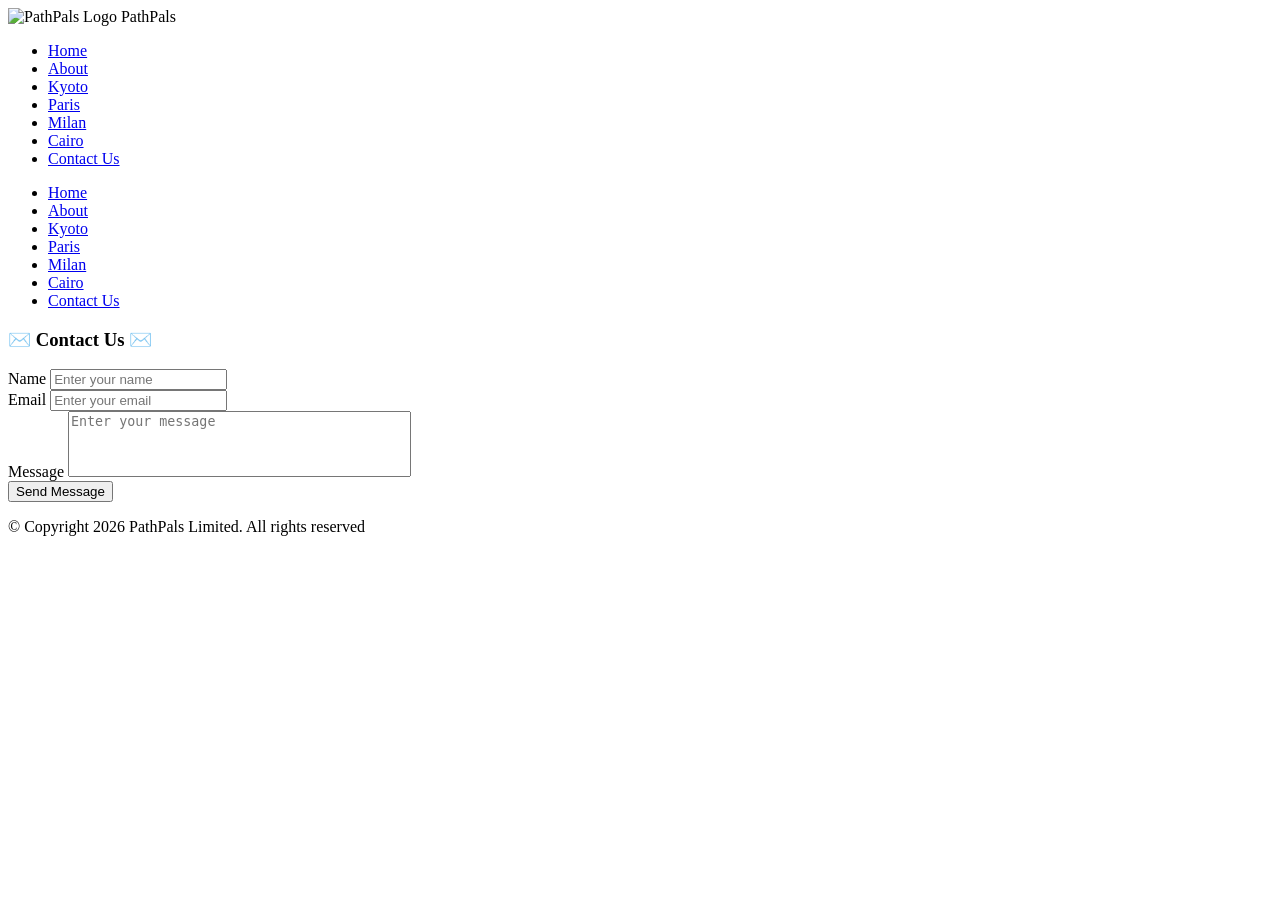
==== index.html @ dfa7d2ba "first commit" ====
<!DOCTYPE html>
<html lang="en">
<head>
    <meta charset="UTF-8">
    <meta name="viewport" content="width=device-width, initial-scale=1.0">
    <link rel="stylesheet" href="https://cdnjs.cloudflare.com/ajax/libs/font-awesome/7.0.1/css/all.min.css" integrity="sha512-2SwdPD6INVrV/lHTZbO2nodKhrnDdJK9/kg2XD1r9uGqPo1cUbujc+IYdlYdEErWNu69gVcYgdxlmVmzTWnetw==" crossorigin="anonymous" referrerpolicy="no-referrer" />
    <link rel="stylesheet" href="./index.css">
    <title>Home - PathPals</title>
</head>
<body>
<nav class="navbar">
    <div class="containter navbar-flex">
        <div class="logo-section">
        <img src="./logo_icon.png" alt="PathPals Logo" class="logo-icon">
        <span class="logo-text">PathPals</span>
        </div>
        <div class="main-menu">
            <ul class="main-menu-list">
            <li><a href="#">Home</a></li>
            <li><a href="#">About</a></li>
            <li><a href="#">Kyoto</a></li>
            <li><a href="#">Paris</a></li>
            <li><a href="#">Milan</a></li>
            <li><a href="#">Cairo</a></li>
            <li><a href="#contact">Contact Us</a></li>
            </ul>
        </div>
        <div class="mobile-menu">
            <div class="mobile-menu-toggle">
                <i class="fa-solid fa-bars"></i>
            </div>
            <div class="mobile-menu-items">
                <ul class="mobile-menu-list">
                <li><a href="#">Home</a></li>
                <li><a href="#">About</a></li>
                <li><a href="#">Kyoto</a></li>
                <li><a href="#">Paris</a></li>
                <li><a href="#">Milan</a></li>
                <li><a href="#">Cairo</a></li>
                <li><a href="#contact">Contact Us</a></li>
                </ul>
            </div>
        </div>
    </div>
</nav>

<footer id="contact">
    <h3>✉️ Contact Us ✉️</h3>
    <form id="contact-form">
        <div class="form-group details">
            <label for="name">Name</label>
            <input 
                type="text" 
                id="name" 
                name="name" 
                placeholder="Enter your name" 
                minlength="5" 
                maxlength="25"
                required
            />
        </div>
        <div class="form-group details">
            <label for="email">Email</label>
            <input 
                type="email" 
                id="email" 
                name="email" 
                placeholder="Enter your email"
                required
            />
        </div>
        <div class="form-group details">
            <label for="message">Message</label>
            <textarea
                name="message" 
                id="message" 
                placeholder="Enter your message" 
                rows="4"
                cols="40"
                style="resize:none"
                required
            ></textarea>
        </div>
        <div class="form-group">
            <button type="submit">Send Message</button>
        </div>
    </form>
    <p>© Copyright 2026 PathPals Limited. All rights reserved</p>
</footer>

<script src="./index.js"></script>
</body>
</html>


<!-- 📱 首頁 (Home)
├── 網站標題 + 英雄圖（4地點輪播）
├── 導覽列（首頁|關於|京都|巴黎|里約|開普敦|聯絡）
└── 4個地點預覽卡片（圖片+名稱）

📜 關於我們 (About)
├── 網站介紹 + 創作者故事
├── 旅遊貼士 + 設計理念
└── 影片：為什麼愛旅行？

🌸 日本 - 京都 (Kyoto, Japan)
├── 歷史：平安京背景
├── 文化：茶道、花道、和服
├── 景點：金閣寺、清水寺、伏見稻荷
├── 實用：最佳季節、天氣、費用、交通
└── 影片：京都四季美景

🗼 法國 - 巴黎 (Paris, France)
├── 歷史：羅馬時期至今
├── 文化：時尚、美食、藝術
├── 景點：艾菲爾鐵塔、羅浮宮、聖母院
├── 實用：簽證、住宿推薦、地鐵圖
└── 影片：塞納河遊船

🏖️ 巴西 - 里約熱內盧 (Rio de Janeiro, Brazil)
├── 歷史：殖民時期、狂歡節起源
├── 文化：桑巴舞、足球、嘉年華
├── 景點：基督像、糖 loaf山、科帕卡巴納海灘
├── 實用：安全須知、巴西雷亞爾匯率
└── 影片：狂歡節巡遊

🦒 南非 - 開普敦 (Cape Town, South Africa)
├── 歷史：桌山殖民史、種族隔離
├── 文化：彩虹國家、多語文化
├── 景點：桌山、好望角、企鵝灘
├── 實用：疫苗要求、野生動物注意事項
└── 影片：桌山纜車全景

✉️ 聯絡我們 (Contact)
├── 聯絡表單（姓名、Email、訊息）
├── 社群連結 + QR Code
└── 地圖：香港出發交通樞紐 -->
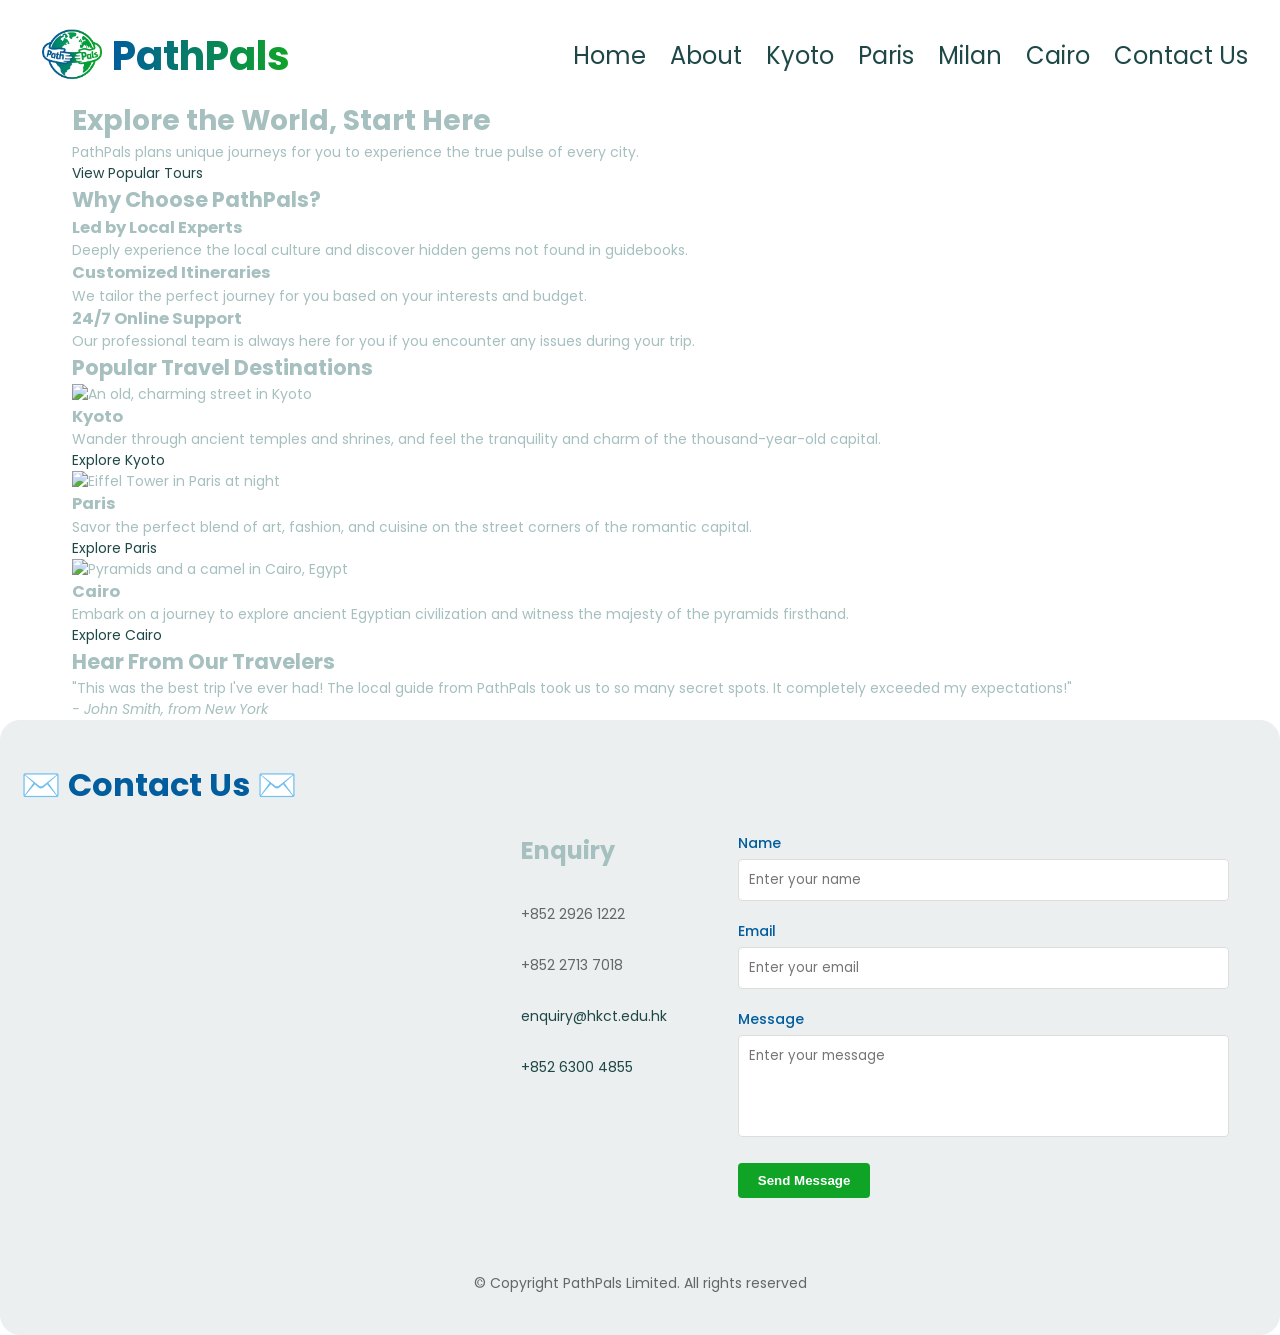
==== commit 31a68cf0: "Mar11" ====
--- a/index.html
+++ b/index.html
@@ -4,14 +4,14 @@
     <meta charset="UTF-8">
     <meta name="viewport" content="width=device-width, initial-scale=1.0">
     <link rel="stylesheet" href="https://cdnjs.cloudflare.com/ajax/libs/font-awesome/7.0.1/css/all.min.css" integrity="sha512-2SwdPD6INVrV/lHTZbO2nodKhrnDdJK9/kg2XD1r9uGqPo1cUbujc+IYdlYdEErWNu69gVcYgdxlmVmzTWnetw==" crossorigin="anonymous" referrerpolicy="no-referrer" />
-    <link rel="stylesheet" href="./index.css">
+    <link rel="stylesheet" href="./css/index.css">
     <title>Home - PathPals</title>
 </head>
 <body>
 <nav class="navbar">
     <div class="containter navbar-flex">
         <div class="logo-section">
-        <img src="./logo_icon.png" alt="PathPals Logo" class="logo-icon">
+        <img src="./assets/logo_icon.png" alt="PathPals Logo" class="logo-icon">
         <span class="logo-text">PathPals</span>
         </div>
         <div class="main-menu">
@@ -44,9 +44,107 @@
     </div>
 </nav>
 
+<!-- ===== 主要內容開始 (Main Content Starts) ===== -->
+<main>
+    <!-- 1. Hero Section - The first impression of the website -->
+    <header class="hero">
+        <div class="container hero-content">
+            <h1 class="hero-title">Explore the World, Start Here</h1>
+            <p class="hero-subtitle">PathPals plans unique journeys for you to experience the true pulse of every city.</p>
+            <a href="#featured-tours" class="btn btn-primary">View Popular Tours</a>
+        </div>
+    </header>
+
+    <!-- 2. About/Features Section -->
+    <section id="about" class="about-section">
+        <div class="container">
+            <h2 class="section-title">Why Choose PathPals?</h2>
+            <div class="features-grid">
+                <article class="feature-card">
+                    <i class="fa-solid fa-map-marked-alt feature-icon"></i>
+                    <h3>Led by Local Experts</h3>
+                    <p>Deeply experience the local culture and discover hidden gems not found in guidebooks.</p>
+                </article>
+                <article class="feature-card">
+                    <i class="fa-solid fa-route feature-icon"></i>
+                    <h3>Customized Itineraries</h3>
+                    <p>We tailor the perfect journey for you based on your interests and budget.</p>
+                </article>
+                <article class="feature-card">
+                    <i class="fa-solid fa-headset feature-icon"></i>
+                    <h3>24/7 Online Support</h3>
+                    <p>Our professional team is always here for you if you encounter any issues during your trip.</p>
+                </article>
+            </div>
+        </div>
+    </section>
+
+    <!-- 3. Featured Tours Section -->
+    <section id="featured-tours" class="tours-section">
+        <div class="container">
+            <h2 class="section-title">Popular Travel Destinations</h2>
+            <div class="tours-grid">
+                <!-- Each destination is an article -->
+                <article class="tour-card">
+                    <img src="./assets/kyoto.jpg" alt="An old, charming street in Kyoto">
+                    <div class="tour-info">
+                        <h3>Kyoto</h3>
+                        <p>Wander through ancient temples and shrines, and feel the tranquility and charm of the thousand-year-old capital.</p>
+                        <a href="/kyoto-tours" class="btn btn-secondary">Explore Kyoto</a>
+                    </div>
+                </article>
+                <article class="tour-card">
+                    <img src="./assets/paris.jpg" alt="Eiffel Tower in Paris at night">
+                    <div class="tour-info">
+                        <h3>Paris</h3>
+                        <p>Savor the perfect blend of art, fashion, and cuisine on the street corners of the romantic capital.</p>
+                        <a href="/paris-tours" class="btn btn-secondary">Explore Paris</a>
+                    </div>
+                </article>
+                <article class="tour-card">
+                    <img src="./assets/cairo.jpg" alt="Pyramids and a camel in Cairo, Egypt">
+                    <div class="tour-info">
+                        <h3>Cairo</h3>
+                        <p>Embark on a journey to explore ancient Egyptian civilization and witness the majesty of the pyramids firsthand.</p>
+                        <a href="/cairo-tours" class="btn btn-secondary">Explore Cairo</a>
+                    </div>
+                </article>
+                <!-- You can continue to add cards for Milan, etc., based on your navbar links -->
+            </div>
+        </div>
+    </section>
+
+    <!-- 4. Testimonials Section -->
+    <section id="testimonials" class="testimonials-section">
+        <div class="container">
+            <h2 class="section-title">Hear From Our Travelers</h2>
+            <div class="testimonial-card">
+                <blockquote>
+                    "This was the best trip I've ever had! The local guide from PathPals took us to so many secret spots. It completely exceeded my expectations!"
+                </blockquote>
+                <cite>- John Smith, from New York</cite>
+            </div>
+        </div>
+    </section>
+</main>
+<!-- ===== 主要內容結束 (Main Content Ends) ===== -->
+
+<!-- 你現有的頁腳 (Footer) -->
 <footer id="contact">
     <h3>✉️ Contact Us ✉️</h3>
-    <form id="contact-form">
+    <div class="footer-content">
+        <div class="contact location">
+            <iframe src="https://www.google.com/maps/embed?pb=!1m18!1m12!1m3!1d29529.12146266155!2d114.1876244544983!3d22.310537521167635!2m3!1f0!2f0!3f0!3m2!1i1024!2i768!4f13.1!3m3!1m2!1s0x3404014542b5470d%3A0x9de9bdb1d1f69cf6!2sHong%20Kong%20Institute%20of%20Technology-Kwun%20Tong%20Campus!5e0!3m2!1sen!2shk!4v1773203071383!5m2!1sen!2shk" width="400" height="400" style="border:0;" allowfullscreen="" loading="lazy" referrerpolicy="no-referrer-when-downgrade"></iframe>
+        </div>
+        <div class="contact info">
+            <header>Enquiry</header>
+            <p class="info-tel">+852 2926 1222</p>
+            <p class="info-fax">+852 2713 7018</p>
+            <p class="info-email"><a href="mailto:enquiry@hkct.edu.hk">enquiry@hkct.edu.hk</a></p>
+            <p class="info-msg"><a href="https://api.whatsapp.com/send?phone=85263004855">+852 6300 4855</a></p>
+        </div>
+        <div class="contact form">
+            <form id="contact-form">
         <div class="form-group details">
             <label for="name">Name</label>
             <input 
@@ -84,13 +182,15 @@
         <div class="form-group">
             <button type="submit">Send Message</button>
         </div>
-    </form>
-    <p>© Copyright 2026 PathPals Limited. All rights reserved</p>
+            </form>
+        </div>
+    </div> 
+    <p>© Copyright <span id="copyright-year"></span> PathPals Limited. All rights reserved</p>
 </footer>
-
-<script src="./index.js"></script>
+<script src="./js/index.js"></script>
 </body>
 </html>
+
 
 
 <!-- 📱 首頁 (Home)
@@ -103,34 +203,6 @@
 ├── 旅遊貼士 + 設計理念
 └── 影片：為什麼愛旅行？
 
-🌸 日本 - 京都 (Kyoto, Japan)
-├── 歷史：平安京背景
-├── 文化：茶道、花道、和服
-├── 景點：金閣寺、清水寺、伏見稻荷
-├── 實用：最佳季節、天氣、費用、交通
-└── 影片：京都四季美景
-
-🗼 法國 - 巴黎 (Paris, France)
-├── 歷史：羅馬時期至今
-├── 文化：時尚、美食、藝術
-├── 景點：艾菲爾鐵塔、羅浮宮、聖母院
-├── 實用：簽證、住宿推薦、地鐵圖
-└── 影片：塞納河遊船
-
-🏖️ 巴西 - 里約熱內盧 (Rio de Janeiro, Brazil)
-├── 歷史：殖民時期、狂歡節起源
-├── 文化：桑巴舞、足球、嘉年華
-├── 景點：基督像、糖 loaf山、科帕卡巴納海灘
-├── 實用：安全須知、巴西雷亞爾匯率
-└── 影片：狂歡節巡遊
-
-🦒 南非 - 開普敦 (Cape Town, South Africa)
-├── 歷史：桌山殖民史、種族隔離
-├── 文化：彩虹國家、多語文化
-├── 景點：桌山、好望角、企鵝灘
-├── 實用：疫苗要求、野生動物注意事項
-└── 影片：桌山纜車全景
-
 ✉️ 聯絡我們 (Contact)
 ├── 聯絡表單（姓名、Email、訊息）
 ├── 社群連結 + QR Code
--- a/css/index.css
+++ b/css/index.css
@@ -0,0 +1,266 @@
+@import url('https://fonts.googleapis.com/css2?family=Poppins:ital,wght@0,100;0,200;0,300;0,400;0,500;0,600;0,700;0,800;0,900;1,100;1,200;1,300;1,400;1,500;1,600;1,700;1,800;1,900&display=swap');
+
+:root {
+    --clr-pri-1: #edf7f7;
+    --clr-pri-2: #dbf0ef;
+    --clr-pri-3: #b7e1e0;
+    --clr-pri-4: #93d2d0;
+    --clr-pri-5: #6fc3c0;
+    --clr-pri-6: #4bb4b0;
+    --clr-pri-7: #3c908d;
+    --clr-pri-8: #2d6c6a;
+    --clr-pri-9: #1e4847;
+    --clr-pri-10: #0f2423;
+    --clr-pri-11: #0b1919;
+    --clr-grey-1:  hsla(180, 8%, 97%);
+    --clr-grey-2:  hsla(180, 10%, 93%);
+    --clr-grey-3:  hsla(180, 12%, 88%); 
+    --clr-grey-4:  hsla(180, 14%, 80%);
+    --clr-grey-5:  hsla(180, 16%, 70%); 
+    --clr-grey-6:  hsla(180, 18%, 60%);
+    --clr-grey-7:  hsla(180, 20%, 50%);
+    --clr-grey-8:  hsla(180, 22%, 40%);
+    --clr-grey-9:  hsla(180, 24%, 30%);
+    --clr-grey-10: hsla(180, 26%, 20%);
+    --clr-grey-11: hsla(180, 30%, 10%);
+    --clr-white: #fff;
+    --clr-black: #222;
+
+    --ff-primary: "Poppins", sans-serif;
+    --transition: all 0.3s linear;
+    --spacing: 0.25rem;
+    --radius: 0.5rem;
+    --light-shadow: 0 5px 15px rgba(0, 0, 0, 0.1);
+    --dark-shadow: 0 5px 15px rgba(0, 0, 0, 0.2);
+}
+*,
+*::before,
+*::after {
+    margin:0;
+    padding: 0;
+    box-sizing: border-box;
+}
+body {
+    font-family: var(--ff-primary);
+    background: var(--clr-white);
+    color: var(--clr-grey-5);
+    line-height: 1.5;
+    font-size: 0.875rem;
+    overflow-x: hidden;
+}
+a {
+    text-decoration: none;
+    color: var(--clr-pri-9);
+}
+li {
+    list-style: none;
+}
+img {
+    max-width: 100%;
+}
+.container {
+    max-width: 1200px;
+    margin: 0 auto;
+    padding: 0 2rem;
+}
+.navbar {
+    background: var(--clr-white);
+    padding: 1rem 2rem;
+    height: 100px;
+}
+.navbar-flex {
+    display: flex;
+    justify-content: space-between;
+    align-items: center;
+}
+.navbar .logo-section {
+    display: flex;
+    align-items: center;
+}
+.logo-section .logo-icon {
+    height: 5rem;
+    width: auto;
+}
+.logo-section .logo-text {
+    font-size: 2.5rem;
+    font-weight: 700;
+    white-space: nowrap;
+    background: linear-gradient(to right, #015D9D, #0FA426);
+    -webkit-background-clip: text;
+    -webkit-text-fill-color: transparent;
+    background-clip: text;
+}
+.navbar .main-menu-list {
+    gap: 1.5rem;
+    display: flex;
+    align-items: center;
+    flex-wrap: nowrap;
+    justify-content: flex-end;
+    min-width: 1000px;
+    flex-shrink: 0;
+}
+
+.navbar li {
+    font-size: 1.5rem;
+}
+.navbar a:hover {
+    color: var(--clr-pri-7);
+    cursor: pointer;
+}
+.navbar .mobile-menu {
+    display: none;
+}
+.navbar .mobile-menu-items {
+    position: absolute;
+    top: 80px;
+    bottom: 0;
+    left: 0;
+    width: 100%;
+    background: var(--clr-grey-4);
+    text-align: center;
+    transition: transform 0.3 ease;
+    transform: translateX(100%);
+}
+.navbar .mobile-menu-items.active {
+    transform: translateX(0);
+}
+.navbar .mobile-menu-list {
+    display: flex;
+    flex-direction: column;
+    align-items: center;
+    height: 100%;
+    padding: 300px;
+    gap: 2rem;
+    font-size: 1.2rem;
+}
+.navbar .mobile-menu-list li {
+    margin-bottom: 1.5rem;
+    font-size: 2rem;
+}
+.navbar .mobile-menu-list li:hover {
+    color: blue;
+    cursor: pointer;
+}
+.fa-bars {
+    font-size: 2rem;
+}
+
+/* ===== Contact Styles ===== */
+.contact {
+    display: flex;
+    justify-content: space-between;
+    align-items: center;
+}
+
+
+/* ===== Form Styles ===== */
+
+.form-group {
+    margin-bottom: 20px;
+}
+
+.form-group label {
+    display: block;
+    margin-bottom: 5px;
+    font-weight: 500;
+    color: #015D9D;
+}
+
+.form-group input,
+.form-group textarea {
+    width: 100%;
+    padding: 10px;
+    border: 1px solid #ddd;
+    border-radius: 4px;
+    font-family: inherit;
+}
+
+.form-group input:focus,
+.form-group textarea:focus {
+    outline: none;
+    border-color: #0FA426;
+    box-shadow: 0 0 5px rgba(15, 164, 38, 0.3);
+}
+
+button[type="submit"] {
+    background-color: #0FA426;
+    color: white;
+    padding: 10px 20px;
+    border: none;
+    border-radius: 4px;
+    cursor: pointer;
+    font-weight: 600;
+    transition: background-color 0.3s ease;
+}
+
+button[type="submit"]:hover {
+    background-color: #015D9D;
+}
+
+/* ===== Footer ===== */
+footer {
+    font-family: var(--ff-primary);
+    padding: 40px 20px;
+    background-color: var(--clr-white);
+    text-align: center; /* 讓標題和最後的版權文字置中 */
+    background-color: var(--clr-grey-2);
+    border: 1px solid var(--clr-grey-2);
+    border-radius: 20px;
+}
+footer h3 {
+    margin-bottom: 1.5rem;
+    font-size: 2rem;
+    color: #015D9D;
+    text-align: start;
+}
+footer p {
+    text-align: center;
+    margin-top: 20px;
+    color: #666;
+}
+
+/* 1. 將父層容器設定為 Flex 容器 */
+.footer-content {
+    display: flex;
+    justify-content: space-around; /* 在子項之間創建均勻的空間 */
+    align-items: flex-start; /* 讓子項從頂部開始對齊 */
+    gap: 10px; /* 在子項之間設定一個最小間距 */
+    text-align: left; /* 覆寫 footer 的 text-align: center，讓內容靠左 */
+    margin-bottom: 40px; /* 與下方的版權文字之間增加一些距離 */
+}
+
+.contact.info {
+    display: flex;
+    flex-direction: column;
+    justify-content: center;
+    align-items: start;
+}
+
+
+
+/* 讓地圖的 iframe 填滿其容器 */
+.contact.location iframe {
+    width: 400px;
+    height: 400px; /* 可以保持或調整高度 */
+}
+
+/* 聯絡資訊的樣式 */
+.contact.info header {
+    font-size: 1.5rem;
+    font-weight: bold;
+    margin-bottom: 15px;
+}
+.contact.info p {
+    margin-bottom: 10px;
+}
+
+
+/* Media query */
+@media (max-width: 768px) {
+    .navbar .main-menu {
+        display: none;
+    }
+    .navbar .mobile-menu {
+        display: block;
+    }
+}
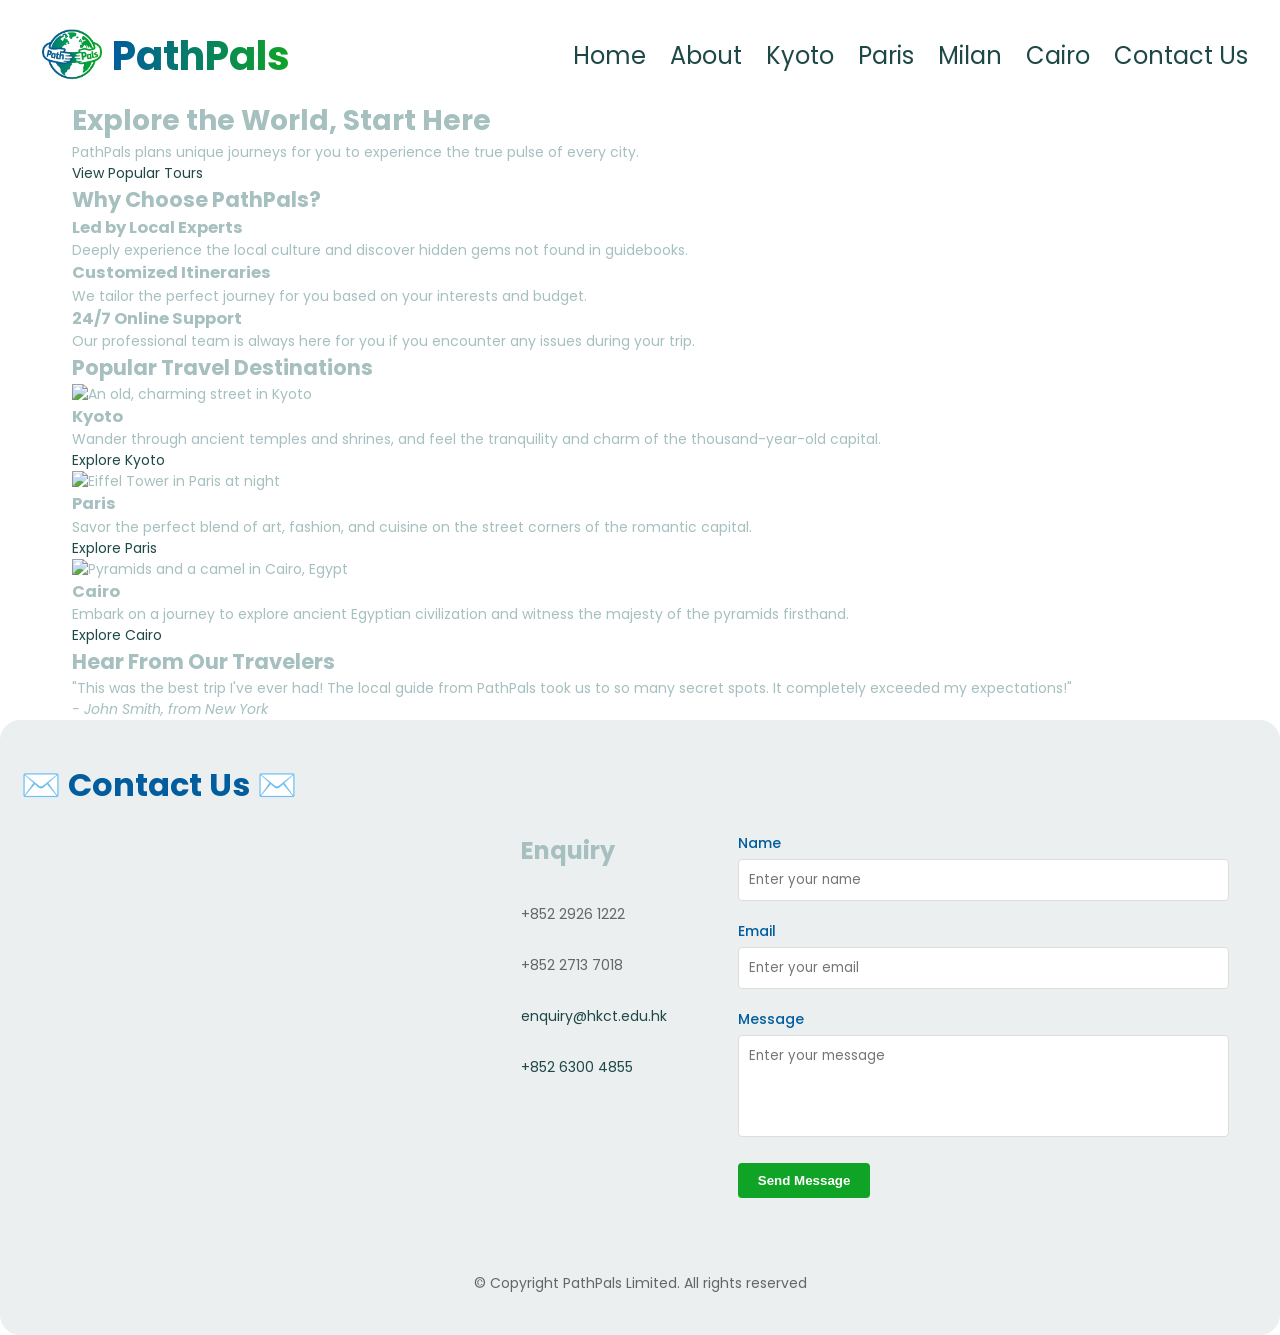
==== commit 18d8d128: "Mar16" ====
--- a/index.html
+++ b/index.html
@@ -17,11 +17,11 @@
         <div class="main-menu">
             <ul class="main-menu-list">
             <li><a href="#">Home</a></li>
-            <li><a href="#">About</a></li>
-            <li><a href="#">Kyoto</a></li>
-            <li><a href="#">Paris</a></li>
-            <li><a href="#">Milan</a></li>
-            <li><a href="#">Cairo</a></li>
+            <li><a href="#about">About</a></li>
+            <li><a href="./pages/kyoto.html">Kyoto</a></li>
+            <li><a href="./pages/paris.html">Paris</a></li>
+            <li><a href="./pages/milan.html">Milan</a></li>
+            <li><a href="./pages/cairo.html">Cairo</a></li>
             <li><a href="#contact">Contact Us</a></li>
             </ul>
         </div>
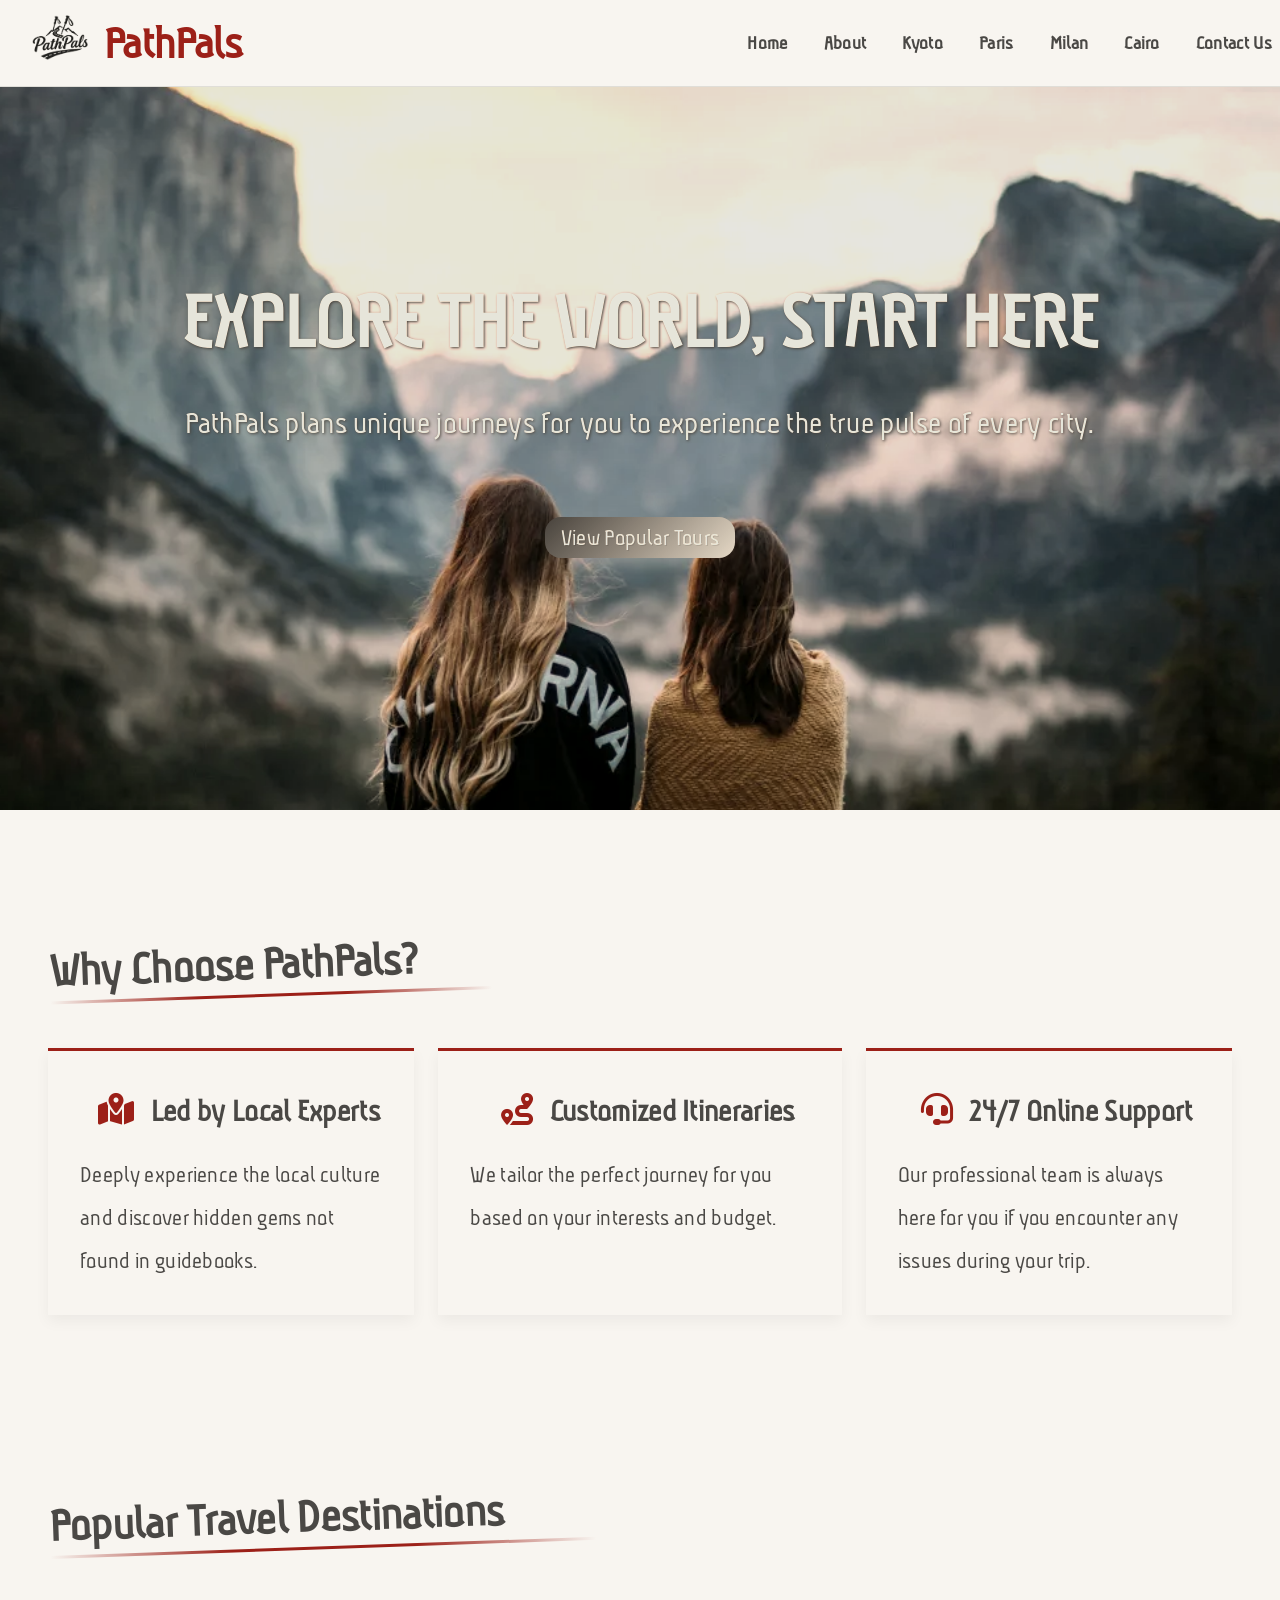
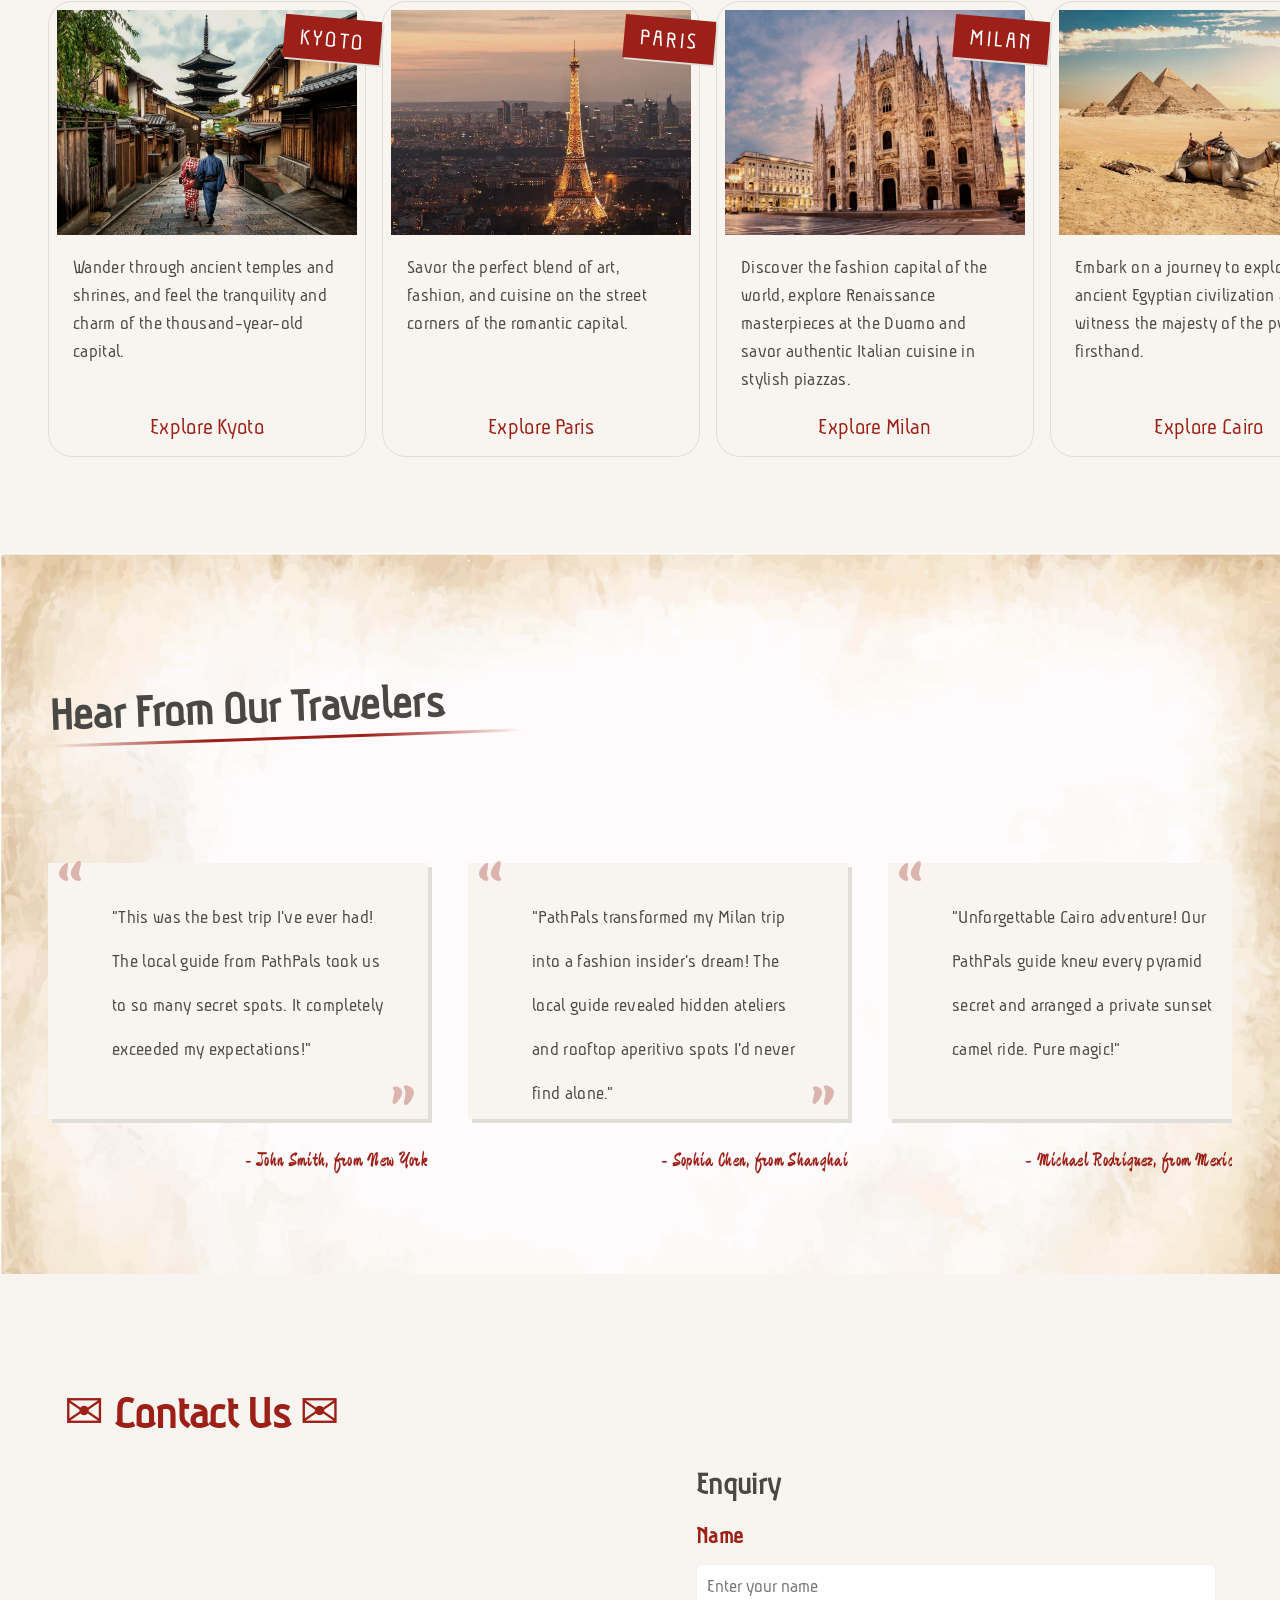
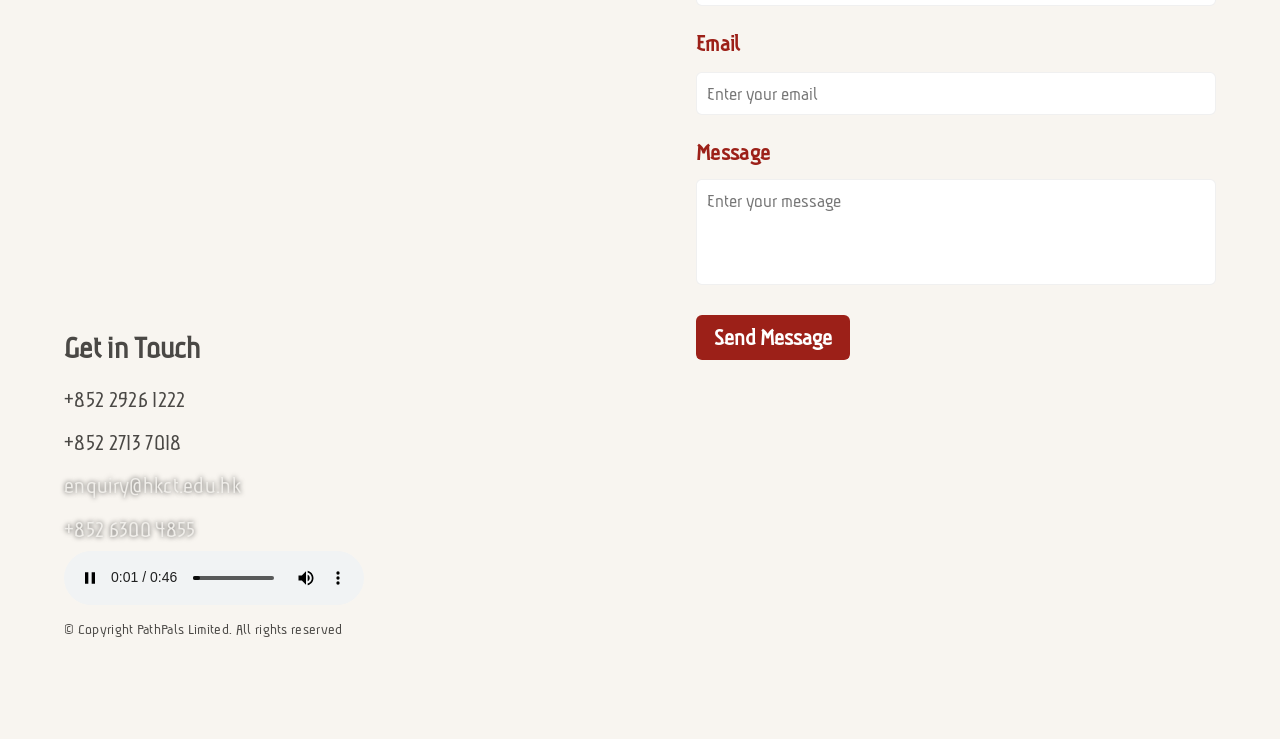
==== commit cad776da: "Mar31" ====
--- a/index.html
+++ b/index.html
@@ -1,209 +1,140 @@
-<!DOCTYPE html>
+<!doctype html>
 <html lang="en">
 <head>
-    <meta charset="UTF-8">
-    <meta name="viewport" content="width=device-width, initial-scale=1.0">
-    <link rel="stylesheet" href="https://cdnjs.cloudflare.com/ajax/libs/font-awesome/7.0.1/css/all.min.css" integrity="sha512-2SwdPD6INVrV/lHTZbO2nodKhrnDdJK9/kg2XD1r9uGqPo1cUbujc+IYdlYdEErWNu69gVcYgdxlmVmzTWnetw==" crossorigin="anonymous" referrerpolicy="no-referrer" />
-    <link rel="stylesheet" href="./css/index.css">
-    <title>Home - PathPals</title>
+  <meta charset="UTF-8" />
+  <meta name="viewport" content="width=device-width, initial-scale=1.0" />
+  <link rel="stylesheet" href="https://cdnjs.cloudflare.com/ajax/libs/font-awesome/6.0.0/css/all.min.css">
+  <link rel="preconnect" href="https://fonts.googleapis.com">
+  <link rel="preconnect" href="https://fonts.gstatic.com" crossorigin>
+  <link href="https://fonts.googleapis.com/css2?family=Aubrey&family=Ma+Shan+Zheng&display=swap" rel="stylesheet">
+  <link rel="stylesheet" href="../css/navbar.css" />
+  <link rel="stylesheet" href="../css/footer.css" />
+  <link rel="stylesheet" href="../css/index.css">
+  <link rel="icon" href="../assets/favicon.ico" sizes="any">
+  <title>Home - PathPals</title>
 </head>
 <body>
-<nav class="navbar">
-    <div class="containter navbar-flex">
-        <div class="logo-section">
-        <img src="./assets/logo_icon.png" alt="PathPals Logo" class="logo-icon">
-        <span class="logo-text">PathPals</span>
+<!-- Navbar -->
+<div id="navbar-placeholder"></div>
+<!-- Main -->
+<main>
+  <div class="hero-section">
+    <div class="hero-content">
+      <h1>Explore the World, Start Here</h1>
+      <p>PathPals plans unique journeys for you to experience the true pulse
+    of every city.</p>
+      <a href="#featured-tours" class="btn btn-primary">View Popular Tours</a>
+    </div>
+  </div>
+  <div id="about" class="about-section">
+    <h2 class="section-title">Why Choose PathPals?</h2>
+    <div class="features-grid">
+    <article class="feature-card">
+      <h3><i class="fa-solid fa-map-marked-alt feature-icon" aria-hidden="true"></i>Led by Local Experts</h3>
+      <p> Deeply experience the local culture and discover hidden gems not found in guidebooks.
+      </p>
+    </article>
+    <article class="feature-card">
+      <h3><i class="fa-solid fa-route feature-icon" aria-hidden="true"></i>Customized Itineraries</h3>
+      <p>We tailor the perfect journey for you based on your interests and budget.
+      </p>
+    </article>
+    <article class="feature-card">
+      <h3><i class="fa-solid fa-headset feature-icon"
+      aria-hidden="true"></i>24/7 Online Support</h3>
+      <p>
+      Our professional team is always here for you if you encounter
+      any issues during your trip.
+      </p>
+    </article>
+    </div>
+  </div>
+  <div id="featured-tours" class="tours-section">
+    <h2 class="section-title">Popular Travel Destinations</h2>
+    <div class="tours-grid">
+    <article class="tour-card card-1">
+      <div class="tour-card-img">
+        <img src="../assets/tour-kyoto.jpg" alt="An old, charming street in Kyoto"/>
+      </div>
+      <div class="tour-info">
+        <p>Wander through ancient temples and shrines, and feel the tranquility and charm of the thousand-year-old capital. </p>
+        <a href="./kyoto.html" class="btn btn-secondary">Explore Kyoto</a>
+      </div>
+      </article>
+      <article class="tour-card card-2">
+        <div class="tour-card-img">
+          <img src="../assets/tour-paris.jpg" alt="Eiffel Tower in Paris at night" />
         </div>
-        <div class="main-menu">
-            <ul class="main-menu-list">
-            <li><a href="#">Home</a></li>
-            <li><a href="#about">About</a></li>
-            <li><a href="./pages/kyoto.html">Kyoto</a></li>
-            <li><a href="./pages/paris.html">Paris</a></li>
-            <li><a href="./pages/milan.html">Milan</a></li>
-            <li><a href="./pages/cairo.html">Cairo</a></li>
-            <li><a href="#contact">Contact Us</a></li>
-            </ul>
+        <div class="tour-info">
+          <p>Savor the perfect blend of art, fashion, and cuisine on the street corners of the romantic capital. </p>
+          <a href="./paris.html" class="btn btn-secondary">Explore Paris</a>
         </div>
-        <div class="mobile-menu">
-            <div class="mobile-menu-toggle">
-                <i class="fa-solid fa-bars"></i>
-            </div>
-            <div class="mobile-menu-items">
-                <ul class="mobile-menu-list">
-                <li><a href="#">Home</a></li>
-                <li><a href="#">About</a></li>
-                <li><a href="#">Kyoto</a></li>
-                <li><a href="#">Paris</a></li>
-                <li><a href="#">Milan</a></li>
-                <li><a href="#">Cairo</a></li>
-                <li><a href="#contact">Contact Us</a></li>
-                </ul>
-            </div>
+      </article>
+      <article class="tour-card card-3">
+        <div class="tour-card-img">
+          <img src="../assets/tour-milan.jpg" alt="Duomo Cathedral and Galleria Vittorio Emanuele II in Milan, Italy"/>
         </div>
-    </div>
-</nav>
-
-<!-- ===== 主要內容開始 (Main Content Starts) ===== -->
-<main>
-    <!-- 1. Hero Section - The first impression of the website -->
-    <header class="hero">
-        <div class="container hero-content">
-            <h1 class="hero-title">Explore the World, Start Here</h1>
-            <p class="hero-subtitle">PathPals plans unique journeys for you to experience the true pulse of every city.</p>
-            <a href="#featured-tours" class="btn btn-primary">View Popular Tours</a>
+        <div class="tour-info">
+          <p>Discover the fashion capital of the world, explore Renaissance masterpieces at the Duomo and savor authentic Italian cuisine in stylish piazzas.</p>
+          <a href="./milan.html" class="btn btn-secondary">Explore Milan</a>
         </div>
-    </header>
-
-    <!-- 2. About/Features Section -->
-    <section id="about" class="about-section">
-        <div class="container">
-            <h2 class="section-title">Why Choose PathPals?</h2>
-            <div class="features-grid">
-                <article class="feature-card">
-                    <i class="fa-solid fa-map-marked-alt feature-icon"></i>
-                    <h3>Led by Local Experts</h3>
-                    <p>Deeply experience the local culture and discover hidden gems not found in guidebooks.</p>
-                </article>
-                <article class="feature-card">
-                    <i class="fa-solid fa-route feature-icon"></i>
-                    <h3>Customized Itineraries</h3>
-                    <p>We tailor the perfect journey for you based on your interests and budget.</p>
-                </article>
-                <article class="feature-card">
-                    <i class="fa-solid fa-headset feature-icon"></i>
-                    <h3>24/7 Online Support</h3>
-                    <p>Our professional team is always here for you if you encounter any issues during your trip.</p>
-                </article>
-            </div>
+      </article>
+      <article class="tour-card card-4">
+        <div class="tour-card-img">
+          <img src="../assets/tour-cairo.jpg" alt="Pyramids and a camel in Cairo, Egypt"/>
         </div>
-    </section>
-
-    <!-- 3. Featured Tours Section -->
-    <section id="featured-tours" class="tours-section">
-        <div class="container">
-            <h2 class="section-title">Popular Travel Destinations</h2>
-            <div class="tours-grid">
-                <!-- Each destination is an article -->
-                <article class="tour-card">
-                    <img src="./assets/kyoto.jpg" alt="An old, charming street in Kyoto">
-                    <div class="tour-info">
-                        <h3>Kyoto</h3>
-                        <p>Wander through ancient temples and shrines, and feel the tranquility and charm of the thousand-year-old capital.</p>
-                        <a href="/kyoto-tours" class="btn btn-secondary">Explore Kyoto</a>
-                    </div>
-                </article>
-                <article class="tour-card">
-                    <img src="./assets/paris.jpg" alt="Eiffel Tower in Paris at night">
-                    <div class="tour-info">
-                        <h3>Paris</h3>
-                        <p>Savor the perfect blend of art, fashion, and cuisine on the street corners of the romantic capital.</p>
-                        <a href="/paris-tours" class="btn btn-secondary">Explore Paris</a>
-                    </div>
-                </article>
-                <article class="tour-card">
-                    <img src="./assets/cairo.jpg" alt="Pyramids and a camel in Cairo, Egypt">
-                    <div class="tour-info">
-                        <h3>Cairo</h3>
-                        <p>Embark on a journey to explore ancient Egyptian civilization and witness the majesty of the pyramids firsthand.</p>
-                        <a href="/cairo-tours" class="btn btn-secondary">Explore Cairo</a>
-                    </div>
-                </article>
-                <!-- You can continue to add cards for Milan, etc., based on your navbar links -->
-            </div>
+        <div class="tour-info">
+          <p>Embark on a journey to explore ancient Egyptian civilization and witness the majesty of the pyramids firsthand.</p>
+          <a href="./cairo.html" class="btn btn-secondary">Explore Cairo</a>
         </div>
-    </section>
-
-    <!-- 4. Testimonials Section -->
-    <section id="testimonials" class="testimonials-section">
-        <div class="container">
-            <h2 class="section-title">Hear From Our Travelers</h2>
-            <div class="testimonial-card">
-                <blockquote>
-                    "This was the best trip I've ever had! The local guide from PathPals took us to so many secret spots. It completely exceeded my expectations!"
-                </blockquote>
-                <cite>- John Smith, from New York</cite>
-            </div>
-        </div>
-    </section>
+      </article>
+      </div>
+  </div>
+  <div id="comments" class="comments-section">
+      <h2 class="section-title">Hear From Our Travelers</h2>
+      <div class="comments-scroll">
+      <div class="comment-card">
+        <blockquote>
+        "This was the best trip I've ever had! The local guide from PathPals took us to so many secret spots. It completely exceeded my expectations!"
+        </blockquote>
+        <cite>- John Smith, from New York</cite>
+      </div>
+      <div class="comment-card">
+        <blockquote>
+        "PathPals transformed my Milan trip into a fashion insider's dream! The local guide revealed hidden ateliers and rooftop aperitivo spots I'd never find alone."
+        </blockquote>
+        <cite>- Sophia Chen, from Shanghai</cite>
+      </div>
+      <div class="comment-card">
+        <blockquote>
+        "Unforgettable Cairo adventure! Our PathPals guide knew every pyramid secret and arranged a private sunset camel ride. Pure magic!"
+        </blockquote>
+        <cite>- Michael Rodriguez, from Mexico City</cite>
+      </div>
+      <div class="comment-card">
+        <blockquote>
+        "The Tokyo guide from PathPals took us to authentic ramen shops and hidden shrines. Felt like a local, not a tourist!"
+        </blockquote>
+        <cite>- Aiko Tanaka, from Sydney</cite>
+      </div>
+      <div class="comment-card">
+        <blockquote>
+        "Best decision booking PathPals for Santorini! Our guide found the most incredible sunset viewpoints and arranged a private cooking class."
+        </blockquote>
+        <cite>- Emma Wilson, from London</cite>
+      </div>
+      <div class="comment-card">
+        <blockquote>
+        "PathPals made Marrakech magical! The souk navigation, authentic tagine dinner, and Berber cultural insights were life-changing."
+        </blockquote>
+        <cite>- Ahmed Khalil, from Dubai</cite>
+      </div>
+      </div>
+  </div>
 </main>
-<!-- ===== 主要內容結束 (Main Content Ends) ===== -->
-
-<!-- 你現有的頁腳 (Footer) -->
-<footer id="contact">
-    <h3>✉️ Contact Us ✉️</h3>
-    <div class="footer-content">
-        <div class="contact location">
-            <iframe src="https://www.google.com/maps/embed?pb=!1m18!1m12!1m3!1d29529.12146266155!2d114.1876244544983!3d22.310537521167635!2m3!1f0!2f0!3f0!3m2!1i1024!2i768!4f13.1!3m3!1m2!1s0x3404014542b5470d%3A0x9de9bdb1d1f69cf6!2sHong%20Kong%20Institute%20of%20Technology-Kwun%20Tong%20Campus!5e0!3m2!1sen!2shk!4v1773203071383!5m2!1sen!2shk" width="400" height="400" style="border:0;" allowfullscreen="" loading="lazy" referrerpolicy="no-referrer-when-downgrade"></iframe>
-        </div>
-        <div class="contact info">
-            <header>Enquiry</header>
-            <p class="info-tel">+852 2926 1222</p>
-            <p class="info-fax">+852 2713 7018</p>
-            <p class="info-email"><a href="mailto:enquiry@hkct.edu.hk">enquiry@hkct.edu.hk</a></p>
-            <p class="info-msg"><a href="https://api.whatsapp.com/send?phone=85263004855">+852 6300 4855</a></p>
-        </div>
-        <div class="contact form">
-            <form id="contact-form">
-        <div class="form-group details">
-            <label for="name">Name</label>
-            <input 
-                type="text" 
-                id="name" 
-                name="name" 
-                placeholder="Enter your name" 
-                minlength="5" 
-                maxlength="25"
-                required
-            />
-        </div>
-        <div class="form-group details">
-            <label for="email">Email</label>
-            <input 
-                type="email" 
-                id="email" 
-                name="email" 
-                placeholder="Enter your email"
-                required
-            />
-        </div>
-        <div class="form-group details">
-            <label for="message">Message</label>
-            <textarea
-                name="message" 
-                id="message" 
-                placeholder="Enter your message" 
-                rows="4"
-                cols="40"
-                style="resize:none"
-                required
-            ></textarea>
-        </div>
-        <div class="form-group">
-            <button type="submit">Send Message</button>
-        </div>
-            </form>
-        </div>
-    </div> 
-    <p>© Copyright <span id="copyright-year"></span> PathPals Limited. All rights reserved</p>
-</footer>
-<script src="./js/index.js"></script>
+<!-- Footer -->
+<div id="footer-placeholder"></div>
+<!-- navbar&footer js -->
+<script src="../js/navbar-footer.js"></script>
 </body>
 </html>
-
-
-
-<!-- 📱 首頁 (Home)
-├── 網站標題 + 英雄圖（4地點輪播）
-├── 導覽列（首頁|關於|京都|巴黎|里約|開普敦|聯絡）
-└── 4個地點預覽卡片（圖片+名稱）
-
-📜 關於我們 (About)
-├── 網站介紹 + 創作者故事
-├── 旅遊貼士 + 設計理念
-└── 影片：為什麼愛旅行？
-
-✉️ 聯絡我們 (Contact)
-├── 聯絡表單（姓名、Email、訊息）
-├── 社群連結 + QR Code
-└── 地圖：香港出發交通樞紐 -->
--- a/css/navbar.css
+++ b/css/navbar.css
@@ -0,0 +1,161 @@
+:root {
+  --color-offwhite: #f8f5f0;
+  --color-warmgray: #e0ded8;
+  --color-deepred: #9c2018;
+  --color-darkgray: #4a4845;
+  --color-lightgray: #f0eeea;
+  --font-family: "Aubrey", system-ui;
+}
+* { 
+  box-sizing: border-box; 
+  margin:0; 
+  padding:0; 
+}
+body {
+  font-family: var(--font-family);
+  background-color: var(--color-offwhite);
+  color: var(--color-darkgray);
+  letter-spacing: 0.02em;
+  width: 100%; 
+  max-width: var(--container-max);
+}
+
+.navbar {
+  background-color: var(--color-offwhite);
+  border-bottom: 1px solid var(--color-warmgray);
+  position: fixed;
+  top: 0;
+  z-index: 60;
+  width: 100%;
+}
+.navbar-flex { 
+  display:flex; 
+  align-items:center; 
+  justify-content:space-between; 
+  gap:1rem;
+}
+
+.logo-section { 
+  display:flex; 
+  align-items:center; 
+  gap: 1rem;
+  padding: 0 2rem;  
+}
+.logo-icon { 
+  width:56px; 
+  height:56px;
+  object-fit:contain;
+  img {
+    width: 100%;
+    text-align: center;
+  }
+}
+.logo-text {
+  font-weight:bold;
+  font-size: 3rem;
+  padding: 0;
+  color:var(--color-deepred);
+}
+
+.main-menu-list { 
+  display:flex; 
+  gap:1.25rem; 
+  list-style:none; 
+  align-items:center; 
+}
+.main-menu-list a { 
+  color:var(--color-darkgray); 
+  text-decoration:none;
+  font-size: 1.25rem;
+  padding:0.25rem 0.5rem; 
+  border-radius:6px; 
+  font-weight:600; 
+}
+.main-menu-list a:hover, 
+.main-menu-list a:focus { 
+  background:var(--color-warmgray); 
+  color:var(--color-deepred); 
+  outline:none; 
+}
+i {
+  color: var(--color-deepred);
+}
+.mobile-menu { 
+  display:none; 
+}
+.mobile-menu-list {
+  list-style: none;
+  padding: 0 2rem;
+  a {
+    font-size: 1.5rem;
+    text-decoration: none;
+    color: var(--color-deepred);
+    &:hover {
+      color:var(--color-warmgray); 
+      text-shadow: 1px 1px var(--color-deepred); 
+    }
+  }  
+}
+.mobile-menu-toggle {
+  background:transparent; 
+  border:none; 
+  font-size:1.3rem; 
+  cursor:pointer; 
+  padding:0.4rem 0.6rem;
+}
+.mobile-overlay { 
+  position:fixed; 
+  inset:0; 
+  background:rgba(0,0,0,0.4); 
+  opacity:0; 
+  visibility:hidden; 
+  transition:opacity 260ms ease; 
+  z-index:80; 
+}
+.mobile-overlay.open { 
+  opacity:1; 
+  visibility:visible; 
+}
+.mobile-panel {
+  position:fixed; 
+  left:0; 
+  right:0; 
+  top:0; 
+  transform:translateY(-120%); 
+  transition:transform 320ms cubic-bezier(.2,.9,.2,1); 
+  background:var(--color-offwhite); 
+  padding:1rem; 
+  z-index:90; 
+  box-shadow:0 10px 20px rgba(0,0,0,0.08);
+}
+.mobile-panel.open { 
+  transform:translateY(0); 
+}
+.mobile-panel-header {
+  display: flex;
+  align-items: center;
+  justify-content: space-between;
+  gap: 0.75rem;
+  i {
+    font-size: 2rem;
+  }
+}
+.mobile-panel-logo-wrap {
+  display: flex;
+  align-items: center;
+  gap: 0.5rem;
+}
+.mobile-panel-logo-wrap .logo-icon {
+  width: 40px;
+  height: 40px;
+  object-fit: contain;
+}
+
+@media (max-width:768px) {
+  .main-menu { 
+    display:none; 
+  }
+  .mobile-menu { 
+    display:block; 
+  }
+}
--- a/css/footer.css
+++ b/css/footer.css
@@ -0,0 +1,142 @@
+:root {
+  --color-offwhite: #f8f5f0;
+  --color-warmgray: #e0ded8;
+  --color-deepred: #9c2018;
+  --color-darkgray: #4a4845;
+  --color-lightgray: #f0eeea;
+  --font-family: "Aubrey", system-ui;
+}
+* { 
+  box-sizing: border-box; 
+  margin:0; 
+  padding:0; 
+}
+body {
+  font-family: var(--font-family);
+  background-color: var(--color-offwhite);
+  color: var(--color-darkgray);
+  line-height: 1.8;
+  letter-spacing: 0.02em;
+  width: 100%; 
+  max-width: var(--container-max);
+}
+
+.footer { 
+  background:var(--color-warmgray);
+  padding:2.5rem 0; 
+  text-align:center; 
+  color:var(--color-darkgray); 
+  font-size:1rem; 
+  margin-top:2rem; 
+  flex:1 1 280px; 
+  min-width:240px;
+}
+.footer-section {
+  padding: 6rem 4rem;
+  h3 {
+    font-size: 3rem;
+    color: var(--color-deepred);
+  }
+}
+.footer-content { 
+  display:grid; 
+  grid-template-columns: 1fr 1fr;
+  gap:2rem; 
+  justify-content: center;
+  align-items: start
+}
+.contact-info {
+  iframe {
+    width: 600px;
+    height: 450px;
+  }  
+  font-size: 1.5rem;
+  h4 {
+    font-size: 2rem;
+  }
+  a {
+    text-decoration: none;
+    color: var(--color-lightgray);
+    text-shadow: 0 0 5px var(--color-darkgray);
+    &:hover {
+      cursor: pointer;
+      color: var(--color-deepred);
+    }
+  }
+}
+.contact-form {
+  font-size: 1.5rem;
+  h4 {
+    font-size: 2rem;
+  }
+}
+.form-group { 
+  margin-bottom:1rem; 
+}
+.form-group label { 
+  display:block; 
+  margin-bottom:0.35rem; 
+  font-weight:600; 
+  color:var(--color-deepred); 
+}
+.form-group input, 
+.form-group textarea {
+  width:100%; 
+  padding:0.6rem; 
+  border:1px solid rgba(0,0,0,0.06); 
+  border-radius:6px; 
+  font-family:var(--font-family);
+  font-size: 1.25rem;
+}
+button[type="submit"] { 
+  background:var(--color-deepred);
+  font-family: var(--font-family); 
+  color:white; 
+  padding:10px 18px; 
+  border:none; 
+  border-radius:6px; 
+  cursor:pointer; 
+  font-weight:600; 
+  font-size: 1.5rem;
+}
+button[type="submit"]:hover { 
+  background:var(--color-deepred); 
+}
+
+@media (max-width:1200px) {
+  .contact-info {
+    iframe {
+      width: 400px;
+      height: 300px;
+    }
+    .information {
+      font-size: 1.25rem;
+    }
+  }
+}
+@media (max-width:768px) {
+  .footer-section {
+  padding: 6rem 2rem;
+    h3 {
+      font-size: 2.5rem;
+    }
+  }
+  .contact-info {
+    iframe {
+      width: 360px;
+      height: 270px;
+    }
+  }
+}
+@media (max-width: 400px) {
+  .footer-section {
+    padding: 6rem 2rem;
+      h3 {
+        font-size: 2rem;
+      }
+  }
+  .footer-content {
+    display: grid;
+    grid-template-columns: 1fr;
+  }
+}
--- a/css/index.css
+++ b/css/index.css
@@ -1,266 +1,418 @@
-@import url('https://fonts.googleapis.com/css2?family=Poppins:ital,wght@0,100;0,200;0,300;0,400;0,500;0,600;0,700;0,800;0,900;1,100;1,200;1,300;1,400;1,500;1,600;1,700;1,800;1,900&display=swap');
-
 :root {
-    --clr-pri-1: #edf7f7;
-    --clr-pri-2: #dbf0ef;
-    --clr-pri-3: #b7e1e0;
-    --clr-pri-4: #93d2d0;
-    --clr-pri-5: #6fc3c0;
-    --clr-pri-6: #4bb4b0;
-    --clr-pri-7: #3c908d;
-    --clr-pri-8: #2d6c6a;
-    --clr-pri-9: #1e4847;
-    --clr-pri-10: #0f2423;
-    --clr-pri-11: #0b1919;
-    --clr-grey-1:  hsla(180, 8%, 97%);
-    --clr-grey-2:  hsla(180, 10%, 93%);
-    --clr-grey-3:  hsla(180, 12%, 88%); 
-    --clr-grey-4:  hsla(180, 14%, 80%);
-    --clr-grey-5:  hsla(180, 16%, 70%); 
-    --clr-grey-6:  hsla(180, 18%, 60%);
-    --clr-grey-7:  hsla(180, 20%, 50%);
-    --clr-grey-8:  hsla(180, 22%, 40%);
-    --clr-grey-9:  hsla(180, 24%, 30%);
-    --clr-grey-10: hsla(180, 26%, 20%);
-    --clr-grey-11: hsla(180, 30%, 10%);
-    --clr-white: #fff;
-    --clr-black: #222;
-
-    --ff-primary: "Poppins", sans-serif;
-    --transition: all 0.3s linear;
-    --spacing: 0.25rem;
-    --radius: 0.5rem;
-    --light-shadow: 0 5px 15px rgba(0, 0, 0, 0.1);
-    --dark-shadow: 0 5px 15px rgba(0, 0, 0, 0.2);
-}
-*,
-*::before,
-*::after {
-    margin:0;
-    padding: 0;
-    box-sizing: border-box;
+  --color-offwhite: #f8f5f0;
+  --color-warmgray: #e0ded8;
+  --color-deepred: #9c2018;
+  --color-darkgray: #4a4845;
+  --color-lightgray: #f0eeea;
+  --font-family: "Aubrey", system-ui;
+  --font-handwriting: 'Ma Shan Zheng', cursive;
+}
+* { 
+  box-sizing: border-box; 
+  margin:0; 
+  padding:0; 
 }
 body {
-    font-family: var(--ff-primary);
-    background: var(--clr-white);
-    color: var(--clr-grey-5);
-    line-height: 1.5;
-    font-size: 0.875rem;
-    overflow-x: hidden;
-}
-a {
+  font-family: var(--font-family);
+  background-color: var(--color-offwhite);
+  color: var(--color-darkgray);
+  line-height: 1.8;
+  letter-spacing: 0.02em;
+  width: 90%; 
+  max-width: var(--container-max);
+}
+img {
+  filter: sepia(30%) contrast(105%) brightness(90%) hue-rotate(-5deg);
+}
+.hero-section {
+  width: 100vw;
+  height: 90vh;
+  background: url("../assets/hero.webp") center/cover no-repeat;
+  filter: sepia(30%) contrast(105%) brightness(90%) hue-rotate(-5deg);
+  background-attachment: fixed;
+  display: flex;
+  align-items: center;
+  justify-content: center;
+  color: var(--color-offwhite);
+  text-shadow: 1px 1px 3px var(--color-darkgray);
+  h1 {
+    text-transform: uppercase;
+    font-size: 5rem;
+    text-align: center;
+  };
+  p {
+    font-size: 2rem;
+    padding-bottom: 4rem;
+  };
+  a {
+    font-size: 1.5rem;
+    padding: 0.5rem 1rem;
     text-decoration: none;
-    color: var(--clr-pri-9);
-}
-li {
-    list-style: none;
-}
-img {
-    max-width: 100%;
-}
-.container {
-    max-width: 1200px;
-    margin: 0 auto;
-    padding: 0 2rem;
-}
-.navbar {
-    background: var(--clr-white);
-    padding: 1rem 2rem;
-    height: 100px;
-}
-.navbar-flex {
-    display: flex;
-    justify-content: space-between;
-    align-items: center;
-}
-.navbar .logo-section {
-    display: flex;
-    align-items: center;
-}
-.logo-section .logo-icon {
-    height: 5rem;
-    width: auto;
-}
-.logo-section .logo-text {
-    font-size: 2.5rem;
-    font-weight: 700;
-    white-space: nowrap;
-    background: linear-gradient(to right, #015D9D, #0FA426);
-    -webkit-background-clip: text;
-    -webkit-text-fill-color: transparent;
-    background-clip: text;
-}
-.navbar .main-menu-list {
-    gap: 1.5rem;
-    display: flex;
-    align-items: center;
-    flex-wrap: nowrap;
-    justify-content: flex-end;
-    min-width: 1000px;
-    flex-shrink: 0;
-}
-
-.navbar li {
+    color: var(--color-offwhite);
+    background: linear-gradient(135deg, var(--color-darkgray) 0%, var(--color-warmgray) 100%);
+    border-radius: 1rem;
+    text-shadow: 1px 1px 0 rgba(0,0,0,0.1);
+    transition: all 0.3s ease;
+    &:hover {
+    background: linear-gradient(135deg, var(--color-warmgray) 0%, var(--color-darkgray) 100%);
+    transform: translateY(-2px) rotate(1deg);
+    box-shadow: 5px 5px 0 var(--color-cream-bg);
+    }
+  }
+}
+.hero-content {
+  max-width: 1200px;
+  width: 90%;
+  text-align: center;
+}
+.section-title {
+  padding-top: 4rem;
+  font-size: 2.25rem; 
+  font-weight: 600; 
+  margin-bottom: 2.5rem; 
+  color: var(--color-darkgray); 
+  display: inline-block;
+  position: relative;
+  transform: rotate(-2deg);
+}
+.section-title::after { 
+  content: ""; 
+  width: 120%; 
+  height: 3px;
+  background: linear-gradient(90deg, transparent, var(--color-deepred), var(--color-deepred), transparent); 
+  position: absolute; 
+  bottom: 10px; 
+  left: 0;
+}
+.about-section {
+  width: 100vw;
+  padding: 3rem;
+  h2 {
+    font-size: 3rem;
+  }
+}
+.features-grid {
+  display:grid;
+  justify-content: center;
+  grid-template-columns: repeat(3,1fr); 
+  gap:1.5rem; 
+  grid-template-columns:1fr 1.1fr 1fr; }
+.feature-card {
+  background:var(--color-offwhite); 
+  padding:2rem; 
+  border-top:3px solid var(--color-deepred);
+  box-shadow:0 6px 14px rgba(0,0,0,0.05); 
+  transition:all 0.25s ease;
+  h3 {
+    text-align: center;
+    font-size: 2rem;
+    margin-bottom:0.75rem; 
+    color:var(--color-darkgray); 
+  }
+  i {
+    color:var(--color-deepred);
+    padding: 0 1rem;
+  }
+  p {
     font-size: 1.5rem;
-}
-.navbar a:hover {
-    color: var(--clr-pri-7);
-    cursor: pointer;
-}
-.navbar .mobile-menu {
-    display: none;
-}
-.navbar .mobile-menu-items {
+  }
+  &:hover { 
+  transform:translateY(-8px); 
+  box-shadow:0 12px 24px rgba(0,0,0,0.08);
+  } 
+}
+.tours-section {
+  width: 100vw;
+  padding: 3rem;
+  padding-bottom: 6rem;
+  h2 {
+    font-size: 3rem;
+  }
+}
+.tours-grid {
+  display: grid;
+  grid-template-columns: repeat(4, 1fr);
+  gap: 1rem;
+}
+.tour-card {
+  border: 1px solid var(--color-warmgray);
+  border-radius: 1.5rem;
+  padding: 0.5rem;
+  position: relative;
+  transition: all 0.4s ease;
+  transform-origin: bottom right;
+  &:hover {
+    transform: rotate(1deg) translateY(-10px);
+    box-shadow: 10px 10px 0 var(--color-warmgray);
+    z-index: 10;
+  }
+  .tour-card-img {
+    min-width: 300px;
+    img {
+      width: 100%;
+    }
+  }
+  a {
+  font-size: 1.5rem;
+  position: relative;
+  text-decoration: none;
+  color: var(--color-deepred);
+  display: inline-block;
+  margin-left: auto;
+  margin-right: auto;
+  display: block;
+  width: fit-content;
+  &::after {
+    content: '';
     position: absolute;
-    top: 80px;
     bottom: 0;
     left: 0;
+    width: 0;
+    height: 2px;
+    background: var(--color-deepred);
+    transition: width 0.3s ease;
+    background: linear-gradient(90deg, transparent, var(--color-deepred), transparent);
+  }
+  &:hover::after {
     width: 100%;
-    background: var(--clr-grey-4);
-    text-align: center;
-    transition: transform 0.3 ease;
-    transform: translateX(100%);
-}
-.navbar .mobile-menu-items.active {
-    transform: translateX(0);
-}
-.navbar .mobile-menu-list {
-    display: flex;
-    flex-direction: column;
-    align-items: center;
-    height: 100%;
-    padding: 300px;
-    gap: 2rem;
+  }
+  }
+  p {
+    padding: 0.5rem 1rem;
+    font-size: 1.25rem;
+    line-height: 1.75rem;
+    height: 10rem;
+  }
+}
+.card-1::after {
+  content: "Kyoto";
+  position: absolute;
+  top: 1rem;
+  right: -1rem;
+  background: var(--color-deepred);
+  color: white;
+  padding: 0 1rem;
+  font-size: 1.5rem;
+  text-transform: uppercase;
+  letter-spacing: 0.1em;
+  transform: rotate(5deg);
+  box-shadow: 2px 2px 0 var(--color-warmgray);
+  font-family: var(--font-family);
+}
+.card-2::after {
+  content: "Paris";
+  position: absolute;
+  top: 1rem;
+  right: -1rem;
+  background: var(--color-deepred);
+  color: white;
+  padding: 0 1rem;
+  font-size: 1.5rem;
+  text-transform: uppercase;
+  letter-spacing: 0.1em;
+  transform: rotate(5deg);
+  box-shadow: 2px 2px 0 var(--color-warmgray);
+  font-family: var(--font-family);
+}
+.card-3::after {
+  content: "Milan";
+  position: absolute;
+  top: 1rem;
+  right: -1rem;
+  background: var(--color-deepred);
+  color: white;
+  padding: 0 1rem;
+  font-size: 1.5rem;
+  text-transform: uppercase;
+  letter-spacing: 0.1em;
+  transform: rotate(5deg);
+  box-shadow: 2px 2px 0 var(--color-warmgray);
+  font-family: var(--font-family);
+}
+.card-4::after {
+  content: "Cairo";
+  position: absolute;
+  top: 1rem;
+  right: -1rem;
+  background: var(--color-deepred);
+  color: white;
+  padding: 0 1rem;
+  font-size: 1.5rem;
+  text-transform: uppercase;
+  letter-spacing: 0.1em;
+  transform: rotate(5deg);
+  box-shadow: 2px 2px 0 var(--color-warmgray);
+  font-family: var(--font-family);
+}
+
+.comments-section {
+  width: 100vw;
+  padding: 3rem;
+  background: url(../assets/paper-texture.jpg);
+  background-size: cover;
+  h2 {
+    font-size: 3rem;
+  }
+}
+.comment-card {
+  background: transparent;
+  padding: 1.5rem 0;
+  @extend .comments-card;
+  flex: 0 0 380px;
+  scroll-snap-align: start;
+  transition: transform 0.3s ease;
+  &:hover {
+    transform: translateY(-8px);
+  }
+  blockquote {
+    font-family: var(--font-family);
+    font-size: 1.25rem;
+    line-height: 2.2;
+    position: relative;
+    padding: 2rem 2rem 2rem 4rem;
+    margin: 1.5rem 0;
+    border-left: none;
+    background: var(--color-offwhite);
+    box-shadow: 4px 4px 0 var(--color-warmgray);
+    height: 16rem;
+    &::before {
+      content: "“";
+      font-family: var(--font-handwriting);
+      font-size: 6rem;
+      color: var(--color-deepred);
+      opacity: 0.3;
+      position: absolute;
+      top: -1rem;
+      left: 0.5rem;
+      line-height: 1;
+    }
+    &::after {
+      content: "”";
+      font-family: var(--font-handwriting);
+      font-size: 6rem;
+      color: var(--color-deepred);
+      opacity: 0.3;
+      position: absolute;
+      bottom: -3rem;
+      right: 1rem;
+      line-height: 1;
+    }
+  }
+  cite {
+    display: block;
+    margin-top: 1rem;
+    text-align: right;
     font-size: 1.2rem;
-}
-.navbar .mobile-menu-list li {
-    margin-bottom: 1.5rem;
+    color: var(--color-deepred);
+    font-style: normal;
+    font-family: var(--font-handwriting);
+  }
+}
+.comments-scroll {
+  display: flex;
+  gap: 2.5rem;
+  overflow-x: auto;
+  padding: 1.5rem 0;
+  scrollbar-width: auto;
+  -ms-overflow-style: scrollbar;
+  &::-webkit-scrollbar {
+    height: 2rem;
+    background-color: var(--color-offwhite);
+    border: 1px solid var(--color-warmgray);
+    border-radius: 2rem;
+  }
+  &::-webkit-scrollbar-track {
+    background: var(--color-offwhite);
+    box-shadow: inset 0 0 4px rgba(94, 0, 6, 0.1);
+    border-radius: 2rem;
+  }
+  &::-webkit-scrollbar-thumb {
+    background: linear-gradient(90deg, transparent 0%, var(--color-deepred) 50%, transparent 100%);
+    border: 2px solid var(--color-offwhite);
+    border-radius: 2rem;
+    &:hover {
+      background: linear-gradient(90deg, var(--color-deepred) 0%, transparent 50%, var(--color-deepred) 100%);
+    }
+  }
+}
+
+@media (max-width:1200px) {
+  .hero-section {
+    h1 {
+      font-size: 3.5rem;
+    };
+    p {
+      font-size: 1.75rem;
+      padding-bottom: 3rem;
+    };
+    a {
+      font-size: 1.5rem;
+    }
+  }
+  .features-grid { 
+    grid-template-columns: repeat(2, 1fr); 
+    gap:2.5rem; 
+  }
+  .tours-grid {
+    grid-template-columns: repeat(2, 1fr);
+  }
+}
+@media (max-width:768px) {
+    .hero-section {
+    h1 {
+      font-size: 3rem;
+    };
+    p {
+      font-size: 1.5rem;
+      padding-bottom: 2rem;
+    };
+    a {
+      font-size: 1rem;
+    }
+  }
+  .features-grid { 
+    grid-template-columns: 1fr; 
+    gap:2.5rem; 
+  }
+  .tours-grid {
+    grid-template-columns: repeat(2, 1fr);
+  }
+  .comment-card {
+    flex: 0 0 320px;
+    blockquote {
+      font-size: 1.15rem;
+      padding: 1.5rem 1.5rem 1.5rem 3.5rem;
+    }
+  }
+}
+@media (max-width:400px) {
+  .about-section {
+    h2 {
     font-size: 2rem;
-}
-.navbar .mobile-menu-list li:hover {
-    color: blue;
-    cursor: pointer;
-}
-.fa-bars {
-    font-size: 2rem;
-}
-
-/* ===== Contact Styles ===== */
-.contact {
-    display: flex;
-    justify-content: space-between;
-    align-items: center;
-}
-
-
-/* ===== Form Styles ===== */
-
-.form-group {
-    margin-bottom: 20px;
-}
-
-.form-group label {
-    display: block;
-    margin-bottom: 5px;
-    font-weight: 500;
-    color: #015D9D;
-}
-
-.form-group input,
-.form-group textarea {
-    width: 100%;
-    padding: 10px;
-    border: 1px solid #ddd;
-    border-radius: 4px;
-    font-family: inherit;
-}
-
-.form-group input:focus,
-.form-group textarea:focus {
-    outline: none;
-    border-color: #0FA426;
-    box-shadow: 0 0 5px rgba(15, 164, 38, 0.3);
-}
-
-button[type="submit"] {
-    background-color: #0FA426;
-    color: white;
-    padding: 10px 20px;
-    border: none;
-    border-radius: 4px;
-    cursor: pointer;
-    font-weight: 600;
-    transition: background-color 0.3s ease;
-}
-
-button[type="submit"]:hover {
-    background-color: #015D9D;
-}
-
-/* ===== Footer ===== */
-footer {
-    font-family: var(--ff-primary);
-    padding: 40px 20px;
-    background-color: var(--clr-white);
-    text-align: center; /* 讓標題和最後的版權文字置中 */
-    background-color: var(--clr-grey-2);
-    border: 1px solid var(--clr-grey-2);
-    border-radius: 20px;
-}
-footer h3 {
-    margin-bottom: 1.5rem;
-    font-size: 2rem;
-    color: #015D9D;
-    text-align: start;
-}
-footer p {
-    text-align: center;
-    margin-top: 20px;
-    color: #666;
-}
-
-/* 1. 將父層容器設定為 Flex 容器 */
-.footer-content {
-    display: flex;
-    justify-content: space-around; /* 在子項之間創建均勻的空間 */
-    align-items: flex-start; /* 讓子項從頂部開始對齊 */
-    gap: 10px; /* 在子項之間設定一個最小間距 */
-    text-align: left; /* 覆寫 footer 的 text-align: center，讓內容靠左 */
-    margin-bottom: 40px; /* 與下方的版權文字之間增加一些距離 */
-}
-
-.contact.info {
-    display: flex;
-    flex-direction: column;
-    justify-content: center;
-    align-items: start;
-}
-
-
-
-/* 讓地圖的 iframe 填滿其容器 */
-.contact.location iframe {
-    width: 400px;
-    height: 400px; /* 可以保持或調整高度 */
-}
-
-/* 聯絡資訊的樣式 */
-.contact.info header {
-    font-size: 1.5rem;
-    font-weight: bold;
-    margin-bottom: 15px;
-}
-.contact.info p {
-    margin-bottom: 10px;
-}
-
-
-/* Media query */
-@media (max-width: 768px) {
-    .navbar .main-menu {
-        display: none;
-    }
-    .navbar .mobile-menu {
-        display: block;
-    }
+    }
+    .features-grid .feature-card {
+      h3 {
+        font-size: 1.25rem;
+      }
+      p {
+        font-size: 1.15rem;
+      }
+    }
+  }
+  .tours-section {
+    h2 {
+      font-size: 1.95rem;
+    }
+    p {
+      font-size: 1.15rem;
+    }
+    .tours-grid {
+    grid-template-columns: 1fr;
+    }
+  }
+  .comments-section {
+    h2 {
+      font-size: 2.25rem;
+    }
+  }
 }
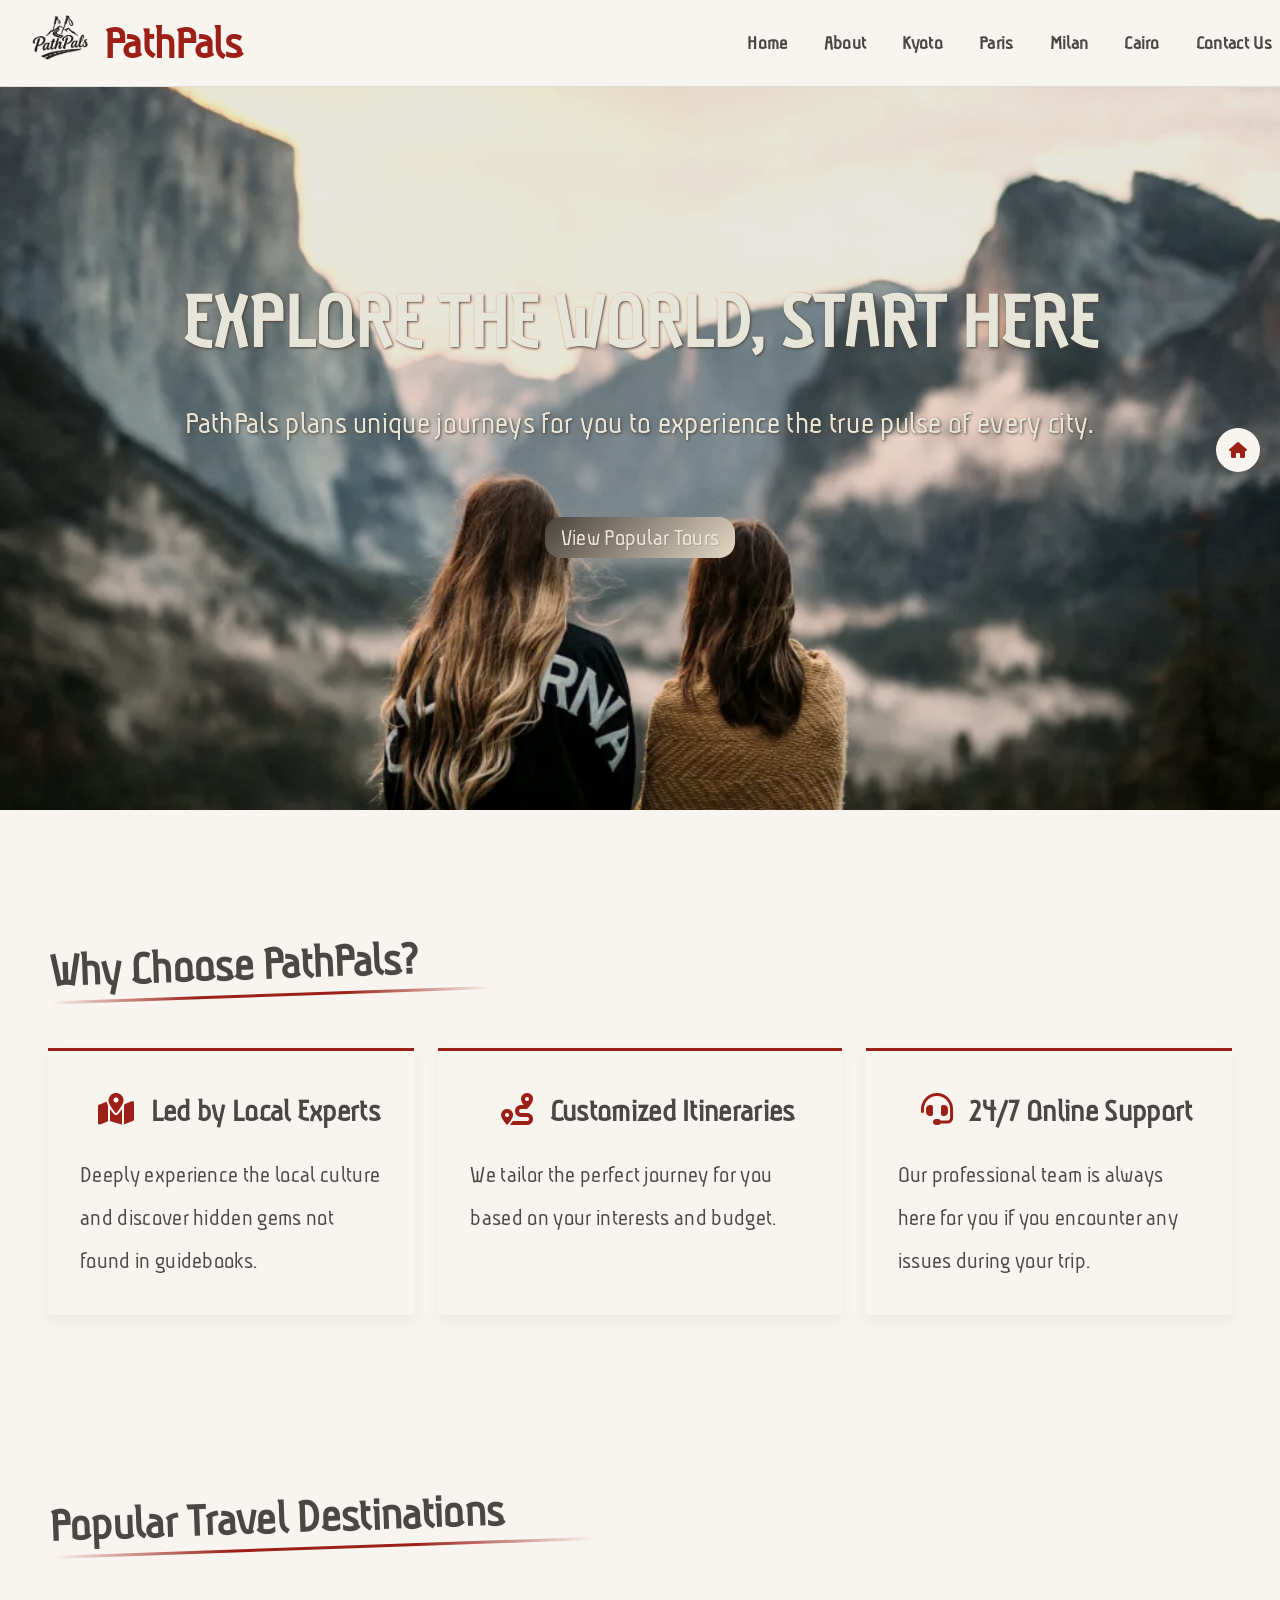
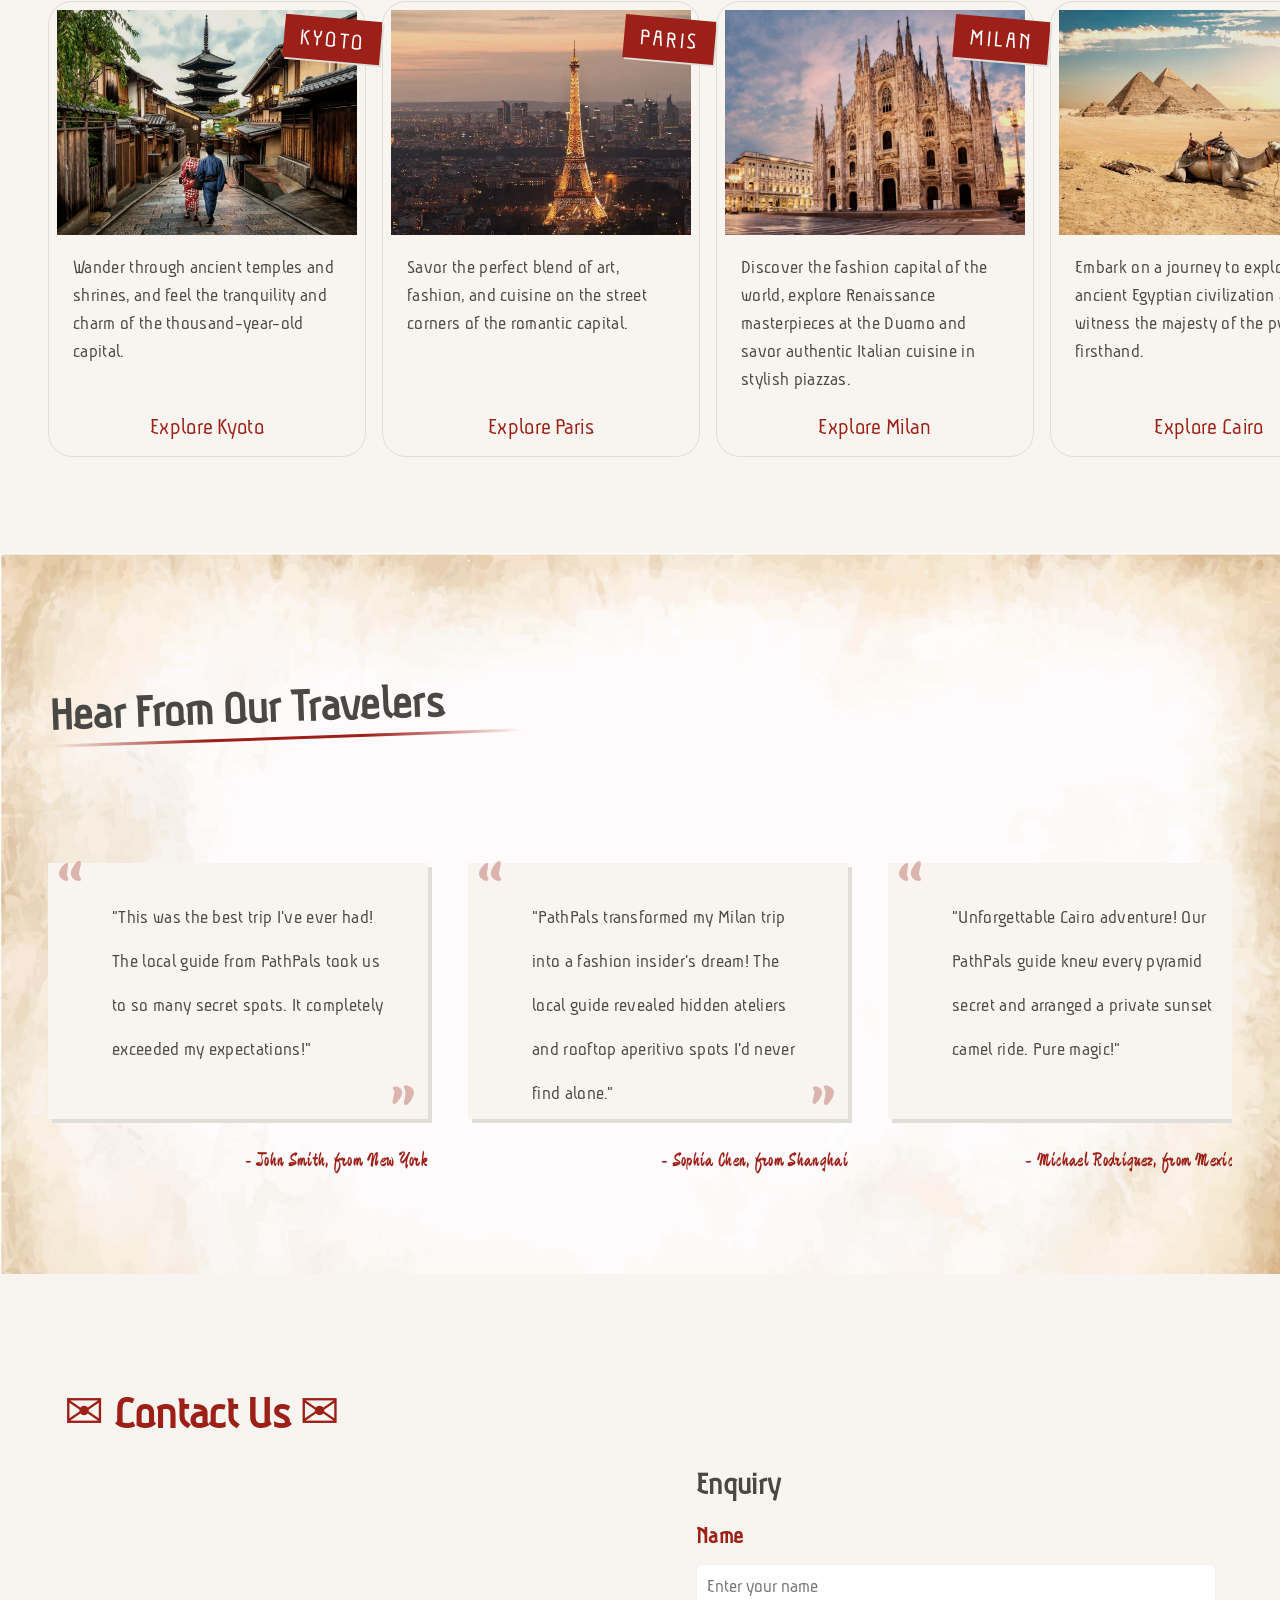
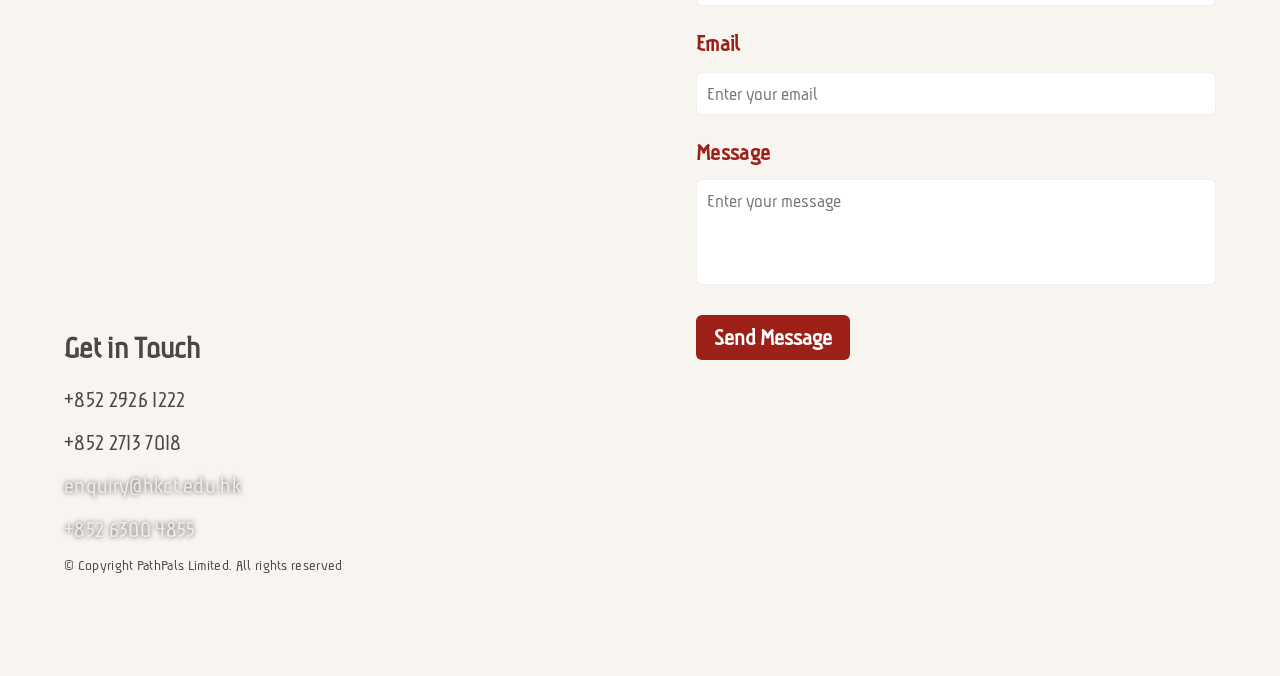
==== commit 2e8b64c3: "Mar311" ====
--- a/index.html
+++ b/index.html
@@ -7,9 +7,9 @@
   <link rel="preconnect" href="https://fonts.googleapis.com">
   <link rel="preconnect" href="https://fonts.gstatic.com" crossorigin>
   <link href="https://fonts.googleapis.com/css2?family=Aubrey&family=Ma+Shan+Zheng&display=swap" rel="stylesheet">
-  <link rel="stylesheet" href="../css/navbar.css" />
-  <link rel="stylesheet" href="../css/footer.css" />
-  <link rel="stylesheet" href="../css/index.css">
+  <link rel="stylesheet" href="./css/navbar.css" />
+  <link rel="stylesheet" href="./css/footer.css" />
+  <link rel="stylesheet" href="./css/index.css" />
   <link rel="icon" href="../assets/favicon.ico" sizes="any">
   <title>Home - PathPals</title>
 </head>
@@ -54,38 +54,38 @@
     <div class="tours-grid">
     <article class="tour-card card-1">
       <div class="tour-card-img">
-        <img src="../assets/tour-kyoto.jpg" alt="An old, charming street in Kyoto"/>
+        <img src="./assets/tour-kyoto.jpg" alt="An old, charming street in Kyoto"/>
       </div>
       <div class="tour-info">
         <p>Wander through ancient temples and shrines, and feel the tranquility and charm of the thousand-year-old capital. </p>
-        <a href="./kyoto.html" class="btn btn-secondary">Explore Kyoto</a>
+        <a href="./pages/kyoto.html" class="btn btn-secondary">Explore Kyoto</a>
       </div>
       </article>
       <article class="tour-card card-2">
         <div class="tour-card-img">
-          <img src="../assets/tour-paris.jpg" alt="Eiffel Tower in Paris at night" />
+          <img src="./assets/tour-paris.jpg" alt="Eiffel Tower in Paris at night" />
         </div>
         <div class="tour-info">
           <p>Savor the perfect blend of art, fashion, and cuisine on the street corners of the romantic capital. </p>
-          <a href="./paris.html" class="btn btn-secondary">Explore Paris</a>
+          <a href="./pages/paris.html" class="btn btn-secondary">Explore Paris</a>
         </div>
       </article>
       <article class="tour-card card-3">
         <div class="tour-card-img">
-          <img src="../assets/tour-milan.jpg" alt="Duomo Cathedral and Galleria Vittorio Emanuele II in Milan, Italy"/>
+          <img src="./assets/tour-milan.jpg" alt="Duomo Cathedral and Galleria Vittorio Emanuele II in Milan, Italy"/>
         </div>
         <div class="tour-info">
           <p>Discover the fashion capital of the world, explore Renaissance masterpieces at the Duomo and savor authentic Italian cuisine in stylish piazzas.</p>
-          <a href="./milan.html" class="btn btn-secondary">Explore Milan</a>
+          <a href="./pages/milan.html" class="btn btn-secondary">Explore Milan</a>
         </div>
       </article>
       <article class="tour-card card-4">
         <div class="tour-card-img">
-          <img src="../assets/tour-cairo.jpg" alt="Pyramids and a camel in Cairo, Egypt"/>
+          <img src="./assets/tour-cairo.jpg" alt="Pyramids and a camel in Cairo, Egypt"/>
         </div>
         <div class="tour-info">
           <p>Embark on a journey to explore ancient Egyptian civilization and witness the majesty of the pyramids firsthand.</p>
-          <a href="./cairo.html" class="btn btn-secondary">Explore Cairo</a>
+          <a href="./pages/cairo.html" class="btn btn-secondary">Explore Cairo</a>
         </div>
       </article>
       </div>
@@ -134,7 +134,23 @@
 </main>
 <!-- Footer -->
 <div id="footer-placeholder"></div>
+<!-- sidebar -->
+<div class="floating-sidebar">
+  <div class="sidebar-trigger">
+    <i class="fas fa-home"></i>
+  </div>
+  <ul class="sidebar-menu">
+    <li><a href="#"><i class="fas fa-home"></i> Home</a></li>
+    <li><a href="#about"><i class="fas fa-info-circle"></i> About</a></li>
+    <li><a href="#featured-tours"><i class="fas fa-map"></i> Destinations</a></li>
+    <li><a href="#comments"><i class="fas fa-comments"></i> Reviews</a></li>
+  </ul>
+  <button class="back-to-top" id="backToTop">
+    <i class="fas fa-arrow-up"></i>
+  </button>
+</div>
 <!-- navbar&footer js -->
-<script src="../js/navbar-footer.js"></script>
+<script src="./js/navbar-footer.js" data-base="./"></script>
+<script src="./js/sidebar.js" data-base="./"></script>
 </body>
 </html>
--- a/css/navbar.css
+++ b/css/navbar.css
@@ -39,7 +39,10 @@
   display:flex; 
   align-items:center; 
   gap: 1rem;
-  padding: 0 2rem;  
+  padding: 0 2rem; 
+  a {
+    text-decoration: none;
+  } 
 }
 .logo-icon { 
   width:56px; 
--- a/css/index.css
+++ b/css/index.css
@@ -336,6 +336,98 @@
   }
 }
 
+
+/* Sidebar */
+.floating-sidebar {
+  position: fixed;
+  top: 50%;
+  right: 20px;
+  transform: translateY(-50%);
+  z-index: 9999;
+  display: flex;
+  flex-direction: column;
+  align-items: center;
+  .sidebar-trigger {
+    width: 44px;
+    height: 44px;
+    background: var(--color-offwhite);
+    border-radius: 50%;
+    display: flex;
+    align-items: center;
+    justify-content: center;
+    font-size: 16px;
+    box-shadow: 0 4px 12px rgba(0,0,0,0.15);
+    transition: all 0.3s ease;
+  }
+  &:hover .sidebar-trigger {
+    border-radius: 24px;
+    height: auto;
+    padding: 18px 14px;
+    width: 160px;
+    background: var(--color-offwhite);
+    color: var(--color-deepred);
+    box-shadow: 0 5px 20px rgba(0,0,0,0.1);
+  }
+  .sidebar-menu,
+  .back-to-top {
+    display: none;
+    list-style: none;
+    padding: 0;
+    margin: 10px 0 0;
+    flex-direction: column;
+    gap: 16px;
+    width: 100%;
+  }
+  &:hover .sidebar-menu,
+  &:hover .back-to-top {
+    display: flex;
+  }
+  .sidebar-menu {
+    li {
+      a {
+        display: flex;
+        align-items: center;
+        gap: 10px;
+        font-size: 14px;
+        color: var(--color-darkgray);
+        text-decoration: none;
+        font-family: var(--font-serif);
+        padding: 6px 4px;
+        border-radius: 8px;
+        transition: 0.2s;
+        &:hover {
+          background: var(--color-warmgray);
+          color: var(--color-deepred);
+          padding-left: 8px;
+        }
+        i {
+          color: var(--color-deepred);
+          font-size: 15px;
+        }
+      }
+    }
+  }
+  .back-to-top {
+    background: transparent;
+    border: none;
+    color: var(--color-deepred);
+    font-size: 16px;
+    padding: 10px 0 0;
+    cursor: pointer;
+    justify-content: center;
+    border-radius: 3rem;
+  }
+}
+@media (max-width: 768px) {
+  .floating-sidebar {
+    right: 12px;
+    .sidebar-trigger {
+      width: 40px;
+      height: 40px;
+    }
+  }
+}
+
 @media (max-width:1200px) {
   .hero-section {
     h1 {
